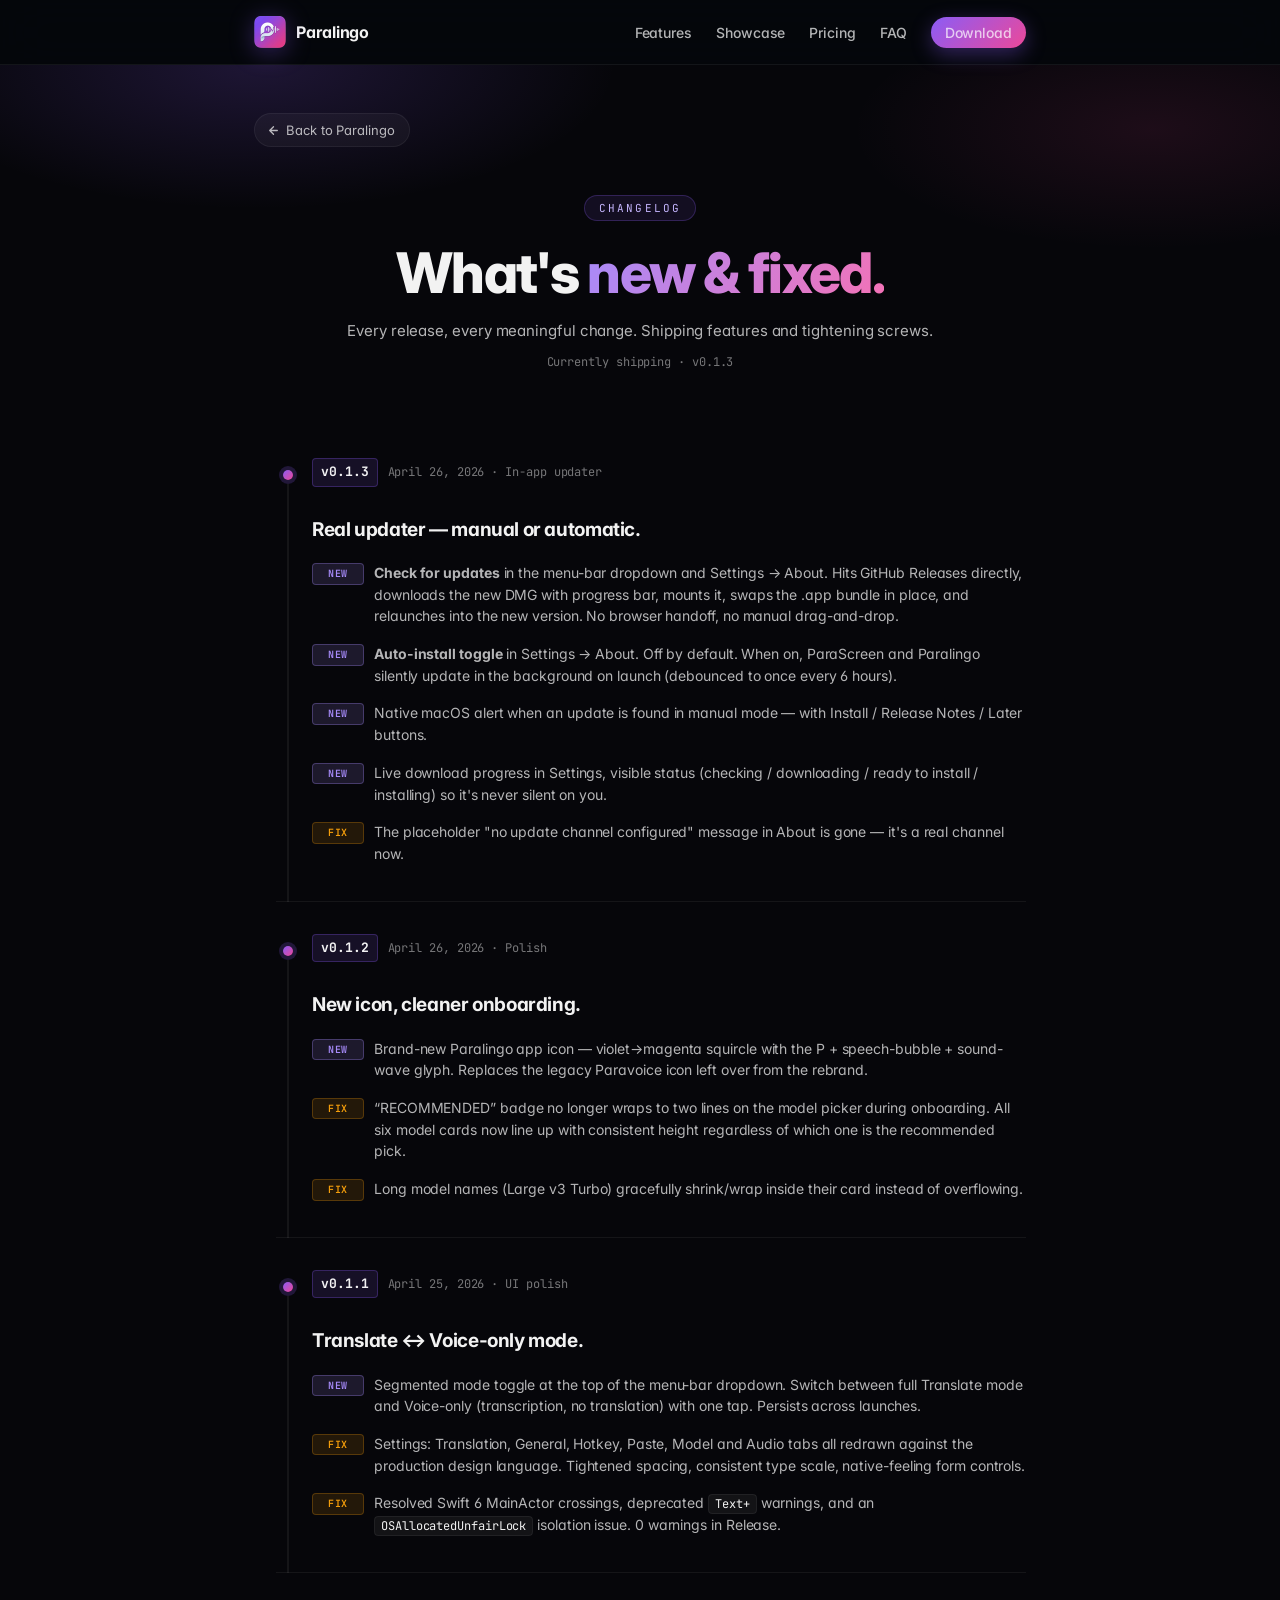
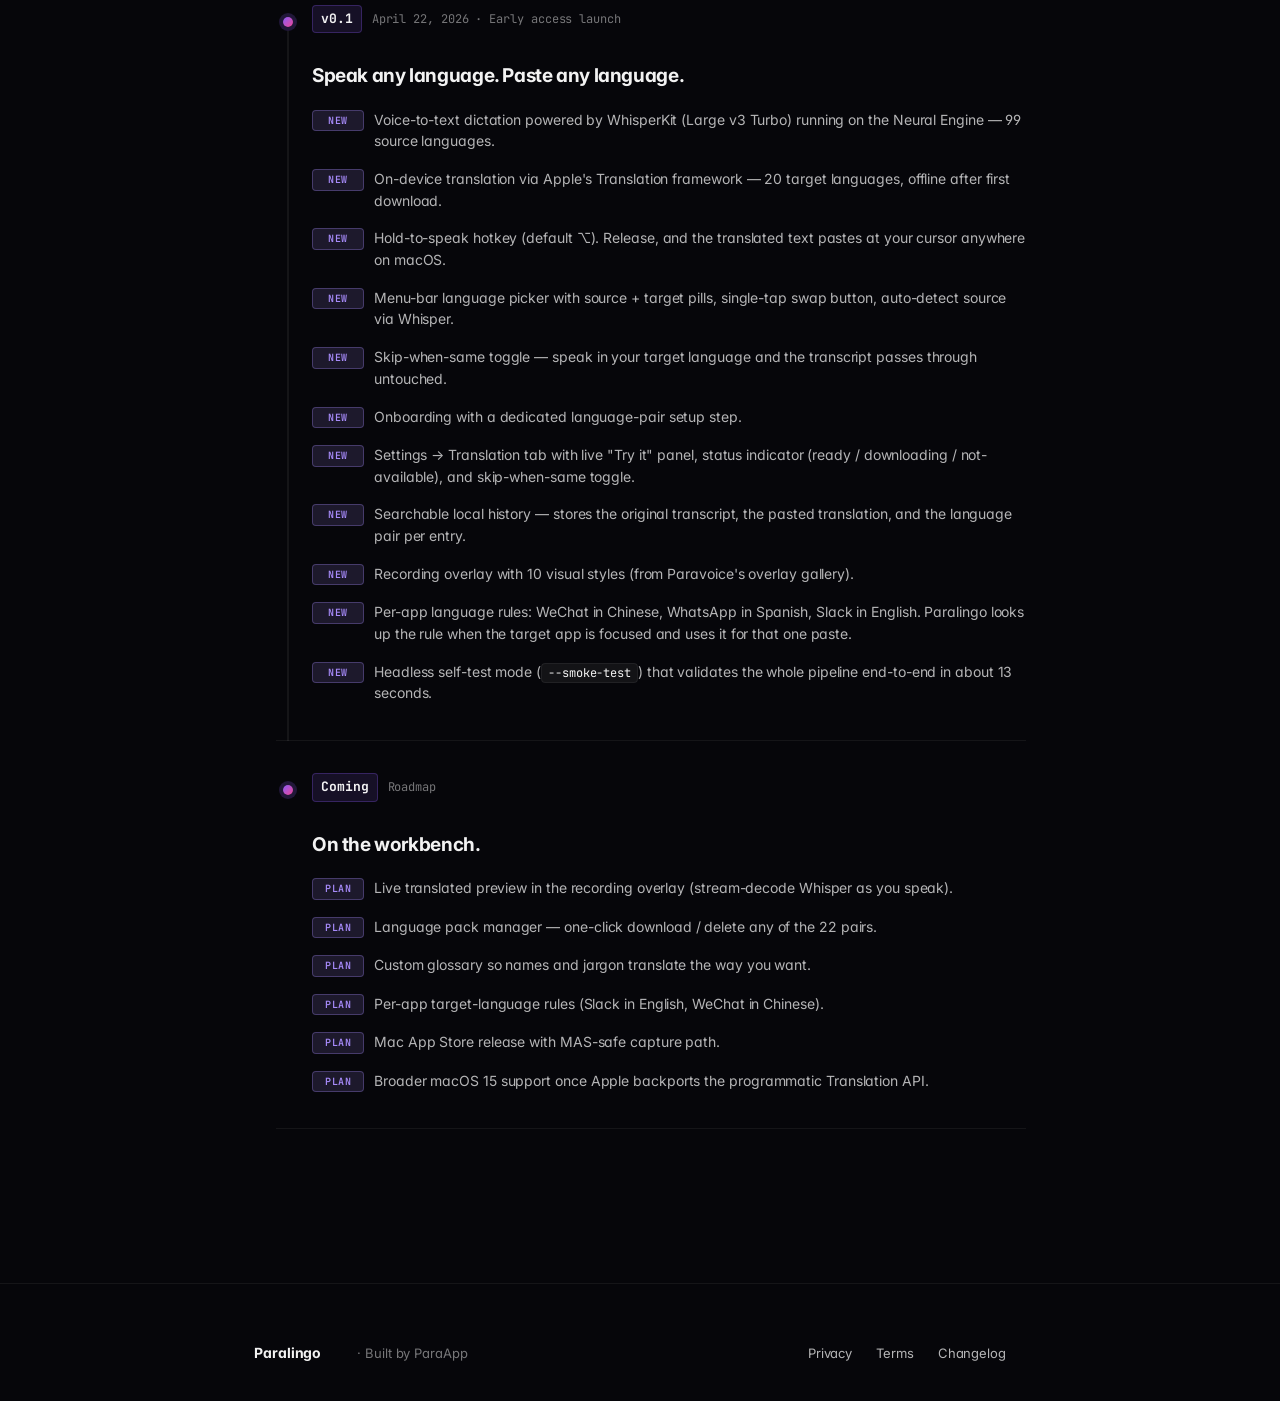
==== changelog.html @ b74ed348 "v0.1.3: changelog entry for real in-app updater" ====
<!DOCTYPE html>
<html lang="en">
<head>
  <meta charset="UTF-8" />
  <meta name="viewport" content="width=device-width, initial-scale=1.0" />
  <title>Changelog — Paralingo</title>
  <meta name="description" content="Every release of Paralingo, and what changed. Organized by version, dated.">
  <meta name="theme-color" content="#05080B" />
  <meta name="color-scheme" content="dark" />
  <link rel="canonical" href="https://paralingo.app/changelog.html" />
  <link rel="icon" type="image/png" sizes="32x32" href="favicon-32.png" />
  <link rel="icon" type="image/png" sizes="16x16" href="favicon-16.png" />
  <link rel="shortcut icon" type="image/png" href="favicon.png" />
  <link rel="apple-touch-icon" sizes="180x180" href="apple-touch-icon.png" />

  <link rel="preconnect" href="https://fonts.googleapis.com">
  <link rel="preconnect" href="https://fonts.gstatic.com" crossorigin>
  <link href="https://fonts.googleapis.com/css2?family=Inter:wght@300;400;500;600;700;800&family=JetBrains+Mono:wght@400;500;600&display=swap" rel="stylesheet">
  <link rel="stylesheet" href="shared/tokens.css">
  <link rel="stylesheet" href="shared/base.css">
  <link rel="stylesheet" href="shared/motion.css">
  <link rel="stylesheet" href="_shared/legal.css">
</head>
<body>

<nav class="top">
  <div class="container">
    <div class="row">
      <a class="brand" href="">
        <div class="brand-mark">
          <img src="brand-mark-64.png" alt="Paralingo" width="32" height="32" />
        </div>
        <span>Paralingo</span>
      </a>
      <div class="links">
        <a href="index.html#features">Features</a>
        <a href="index.html#showcase">Showcase</a>
        <a href="index.html#pricing">Pricing</a>
        <a href="index.html#faq">FAQ</a>
        <a class="cta" href="index.html#download">Download</a>
      </div>
    </div>
  </div>
</nav>

<section class="legal-page">
  <div class="container">
    <a class="back-link" href="">
      <svg viewBox="0 0 24 24" fill="none" stroke="currentColor" stroke-width="2.4" stroke-linecap="round" stroke-linejoin="round"><path d="M19 12H5M12 19l-7-7 7-7"/></svg>
      Back to Paralingo
    </a>

    <div class="legal-header">
      <span class="eyebrow">Changelog</span>
      <h1>What's <span class="grad">new &amp; fixed.</span></h1>
      <p class="sub">Every release, every meaningful change. Shipping features and tightening screws.</p>
      <div class="meta">Currently shipping · v0.1.3</div>
    </div>

    <div class="legal-body" style="padding-top: 24px;">
      <ul class="changelog-list">

        <!-- v0.1.3 — in-app updater -->
        <li class="changelog-entry">
                    <div class="version">
            <span class="v">v0.1.3</span>
            <span class="date">April 26, 2026 · In-app updater</span>
          </div>
          <h2>Real updater — manual or automatic.</h2>
          <ul>
            <li><span class="tag new">New</span><span><strong>Check for updates</strong> in the menu-bar dropdown and Settings → About. Hits GitHub Releases directly, downloads the new DMG with progress bar, mounts it, swaps the .app bundle in place, and relaunches into the new version. No browser handoff, no manual drag-and-drop.</span></li>
            <li><span class="tag new">New</span><span><strong>Auto-install toggle</strong> in Settings → About. Off by default. When on, ParaScreen and Paralingo silently update in the background on launch (debounced to once every 6 hours).</span></li>
            <li><span class="tag new">New</span><span>Native macOS alert when an update is found in manual mode — with Install / Release Notes / Later buttons.</span></li>
            <li><span class="tag new">New</span><span>Live download progress in Settings, visible status (checking / downloading / ready to install / installing) so it's never silent on you.</span></li>
            <li><span class="tag fix">Fix</span><span>The placeholder "no update channel configured" message in About is gone — it's a real channel now.</span></li>
          </ul>
        </li>

        <!-- v0.1.2 — icon + onboarding polish -->
        <li class="changelog-entry">
                    <div class="version">
            <span class="v">v0.1.2</span>
            <span class="date">April 26, 2026 · Polish</span>
          </div>
          <h2>New icon, cleaner onboarding.</h2>
          <ul>
            <li><span class="tag new">New</span><span>Brand-new Paralingo app icon — violet→magenta squircle with the P + speech-bubble + sound-wave glyph. Replaces the legacy Paravoice icon left over from the rebrand.</span></li>
            <li><span class="tag fix">Fix</span><span>“RECOMMENDED” badge no longer wraps to two lines on the model picker during onboarding. All six model cards now line up with consistent height regardless of which one is the recommended pick.</span></li>
            <li><span class="tag fix">Fix</span><span>Long model names (Large v3 Turbo) gracefully shrink/wrap inside their card instead of overflowing.</span></li>
          </ul>
        </li>

        <!-- v0.1.1 — UI polish marathon -->
        <li class="changelog-entry">
                    <div class="version">
            <span class="v">v0.1.1</span>
            <span class="date">April 25, 2026 · UI polish</span>
          </div>
          <h2>Translate ↔ Voice-only mode.</h2>
          <ul>
            <li><span class="tag new">New</span><span>Segmented mode toggle at the top of the menu-bar dropdown. Switch between full Translate mode and Voice-only (transcription, no translation) with one tap. Persists across launches.</span></li>
            <li><span class="tag fix">Fix</span><span>Settings: Translation, General, Hotkey, Paste, Model and Audio tabs all redrawn against the production design language. Tightened spacing, consistent type scale, native-feeling form controls.</span></li>
            <li><span class="tag fix">Fix</span><span>Resolved Swift 6 MainActor crossings, deprecated <code>Text+</code> warnings, and an <code>OSAllocatedUnfairLock</code> isolation issue. 0 warnings in Release.</span></li>
          </ul>
        </li>

        <!-- v0.1 — tonight's marathon -->
        <li class="changelog-entry">
                    <div class="version">
            <span class="v">v0.1</span>
            <span class="date">April 22, 2026 · Early access launch</span>
          </div>
          <h2>Speak any language. Paste any language.</h2>
          <ul>
            <li><span class="tag new">New</span><span>Voice-to-text dictation powered by WhisperKit (Large v3 Turbo) running on the Neural Engine — 99 source languages.</span></li>
            <li><span class="tag new">New</span><span>On-device translation via Apple's Translation framework — 20 target languages, offline after first download.</span></li>
            <li><span class="tag new">New</span><span>Hold-to-speak hotkey (default ⌥). Release, and the translated text pastes at your cursor anywhere on macOS.</span></li>
            <li><span class="tag new">New</span><span>Menu-bar language picker with source + target pills, single-tap swap button, auto-detect source via Whisper.</span></li>
            <li><span class="tag new">New</span><span>Skip-when-same toggle — speak in your target language and the transcript passes through untouched.</span></li>
            <li><span class="tag new">New</span><span>Onboarding with a dedicated language-pair setup step.</span></li>
            <li><span class="tag new">New</span><span>Settings → Translation tab with live "Try it" panel, status indicator (ready / downloading / not-available), and skip-when-same toggle.</span></li>
            <li><span class="tag new">New</span><span>Searchable local history — stores the original transcript, the pasted translation, and the language pair per entry.</span></li>
            <li><span class="tag new">New</span><span>Recording overlay with 10 visual styles (from Paravoice's overlay gallery).</span></li>
            <li><span class="tag new">New</span><span>Per-app language rules: WeChat in Chinese, WhatsApp in Spanish, Slack in English. Paralingo looks up the rule when the target app is focused and uses it for that one paste.</span></li>
            <li><span class="tag new">New</span><span>Headless self-test mode (<code>--smoke-test</code>) that validates the whole pipeline end-to-end in about 13 seconds.</span></li>
          </ul>
        </li>

        <!-- Seed entry for the roadmap -->
        <li class="changelog-entry">
                    <div class="version">
            <span class="v">Coming</span>
            <span class="date">Roadmap</span>
          </div>
          <h2>On the workbench.</h2>
          <ul>
            <li><span class="tag new">Plan</span><span>Live translated preview in the recording overlay (stream-decode Whisper as you speak).</span></li>
            <li><span class="tag new">Plan</span><span>Language pack manager — one-click download / delete any of the 22 pairs.</span></li>
            <li><span class="tag new">Plan</span><span>Custom glossary so names and jargon translate the way you want.</span></li>
            <li><span class="tag new">Plan</span><span>Per-app target-language rules (Slack in English, WeChat in Chinese).</span></li>
            <li><span class="tag new">Plan</span><span>Mac App Store release with MAS-safe capture path.</span></li>
            <li><span class="tag new">Plan</span><span>Broader macOS 15 support once Apple backports the programmatic Translation API.</span></li>
          </ul>
        </li>

      </ul>
    </div>
  </div>
</section>

<footer>
  <div class="container row">
    <div>
      <a class="brand" href="" style="font-size:14px; color: var(--text-hi); text-decoration:none; font-weight:700;">Paralingo</a>
      <span style="margin-left:12px;">· Built by ParaApp</span>
    </div>
    <div>
      <a href="privacy.html">Privacy</a>
      <a href="terms.html">Terms</a>
      <a href="changelog.html">Changelog</a>
    </div>
  </div>
</footer>

</body>
</html>
---- shared/tokens.css ----
/* Paralingo design tokens — dark-first (Paravoice Violet) */
:root {
  /* Surfaces — original Paravoice neutral black */
  --bg-0: #06060A;
  --bg-1: #0A0A12;
  --bg-2: #12121C;
  --bg-3: #1A1A26;
  --glass-fill: rgba(255, 255, 255, 0.04);
  --glass-stroke: rgba(255, 255, 255, 0.06);
  --glass-stroke-strong: rgba(255, 255, 255, 0.10);

  /* Brand — violet + magenta (original Paravoice palette) */
  --emerald-500: #8B5CF6;   /* semantic-kept name; value is now violet */
  --emerald-400: #A78BFA;
  --emerald-300: #C4B5FD;
  --cyan-500:    #EC4899;   /* semantic-kept name; value is now magenta */
  --cyan-400:    #F472B6;
  --cyan-300:    #FBCFE8;
  --brand-gradient: linear-gradient(135deg, #8B5CF6 0%, #EC4899 100%);
  --brand-glow: 0 0 40px rgba(139, 92, 246, 0.45), 0 0 80px rgba(236, 72, 153, 0.25);

  /* State */
  --live-green: #A78BFA;   /* semantic-kept name; value is now violet (was emerald) */
  --amber: #F59E0B;
  --red-500: #EF4444;
  --violet-400: #A78BFA;

  /* Text */
  --text-hi: rgba(255, 255, 255, 0.95);
  --text-mid: rgba(255, 255, 255, 0.70);
  --text-lo: rgba(255, 255, 255, 0.45);
  --text-disabled: rgba(255, 255, 255, 0.25);

  /* Radii */
  --r-xs: 4px;
  --r-sm: 8px;
  --r-md: 12px;
  --r-lg: 16px;
  --r-xl: 24px;
  --r-pill: 9999px;

  /* Elevation */
  --shadow-sm: 0 1px 2px rgba(0, 0, 0, 0.30);
  --shadow-md: 0 4px 16px rgba(0, 0, 0, 0.40);
  --shadow-lg: 0 16px 48px rgba(0, 0, 0, 0.50);
  --shadow-glow: var(--brand-glow);

  /* Typography */
  --font-heading: "Inter", ui-sans-serif, system-ui, -apple-system, "Segoe UI", Roboto, sans-serif;
  --font-body: "Inter", ui-sans-serif, system-ui, -apple-system, "Segoe UI", Roboto, sans-serif;
  --font-mono: "JetBrains Mono", ui-monospace, SFMono-Regular, Menlo, Consolas, monospace;

  /* Motion */
  --dur-micro: 120ms;
  --dur-fast: 240ms;
  --dur-med: 400ms;
  --dur-slow: 640ms;
  --ease-out: cubic-bezier(0.16, 1, 0.3, 1);
  --ease-in-out: cubic-bezier(0.83, 0, 0.17, 1);
}

/* Convenience aliases so we don't have to rename Paravoice CSS everywhere */
:root {
  --violet-500: var(--emerald-500);
  --violet-400: var(--emerald-400);
  --violet-300: var(--emerald-300);
  --magenta-500: var(--cyan-500);
  --magenta-400: var(--cyan-400);
}

.ambient-emerald::before, .ambient-violet::before {
  content: '';
  position: absolute;
  inset: -20% -10%;
  pointer-events: none;
  background:
    radial-gradient(60% 40% at 15% 0%, rgba(139,92,246,0.22), transparent 60%),
    radial-gradient(50% 40% at 90% 100%, rgba(236,72,153,0.14), transparent 60%);
  z-index: 0;
}

/* Aliases so shared legal.css (reused from ParaScreen) still resolves */
:root {
  --teal-500: var(--emerald-500);
  --teal-400: var(--emerald-400);
  --teal-300: var(--emerald-300);
}
---- shared/base.css ----
* { box-sizing: border-box; }

html, body {
  margin: 0;
  padding: 0;
  font-family: var(--font-body);
  background: var(--bg-0);
  color: var(--text-hi);
  -webkit-font-smoothing: antialiased;
  font-feature-settings: "cv02", "cv03", "cv04", "cv11";
  letter-spacing: -0.005em;
}

h1, h2, h3, h4, h5, h6 {
  font-family: var(--font-heading);
  letter-spacing: -0.02em;
  margin: 0;
  color: var(--text-hi);
}

button { font-family: inherit; cursor: pointer; }
code, kbd, pre { font-family: var(--font-mono); }

.glass {
  background: var(--glass-fill);
  backdrop-filter: blur(40px) saturate(180%);
  -webkit-backdrop-filter: blur(40px) saturate(180%);
  border: 1px solid var(--glass-stroke);
}
.glass-strong { border-color: var(--glass-stroke-strong); }

.focus-ring:focus-visible {
  outline: 2px solid var(--violet-400);
  outline-offset: 2px;
  border-radius: var(--r-sm);
}

.text-gradient {
  background: var(--brand-gradient);
  -webkit-background-clip: text;
  background-clip: text;
  color: transparent;
}

/* Parent must have position: relative (pseudo-element is absolute-positioned). */
.grain::before {
  content: '';
  position: absolute;
  inset: 0;
  pointer-events: none;
  opacity: 0.04;
  mix-blend-mode: overlay;
  background-image: url("data:image/svg+xml;utf8,<svg xmlns='http://www.w3.org/2000/svg' width='160' height='160'><filter id='n'><feTurbulence baseFrequency='0.9' numOctaves='2' stitchTiles='stitch'/><feColorMatrix values='0 0 0 0 0 0 0 0 0 0 0 0 0 0 0 0 0 0 0.5 0'/></filter><rect width='100%' height='100%' filter='url(%23n)'/></svg>");
}

/* Violet radial ambient for dark surfaces */
/* Parent must have position: relative (pseudo-element is absolute-positioned). */
.ambient-violet::before {
  content: '';
  position: absolute;
  inset: -20% -10%;
  pointer-events: none;
  background:
    radial-gradient(60% 40% at 15% 0%, rgba(139,92,246,0.18), transparent 60%),
    radial-gradient(50% 40% at 90% 100%, rgba(236,72,153,0.12), transparent 60%);
  z-index: 0;
}

.pv-waveform {
  display: flex;
  align-items: center;
  justify-content: center;
  gap: 3px;
  width: 100%;
  height: 48px;
}
.pv-wf-bar {
  display: block;
  width: 2px;
  height: calc(var(--h, 0.1) * 100%);
  min-height: 4px;
  border-radius: 2px;
  background: linear-gradient(
    180deg,
    hsl(calc(260 + var(--i) / var(--t) * 70) 90% 70%),
    hsl(calc(320 + var(--i) / var(--t) * 20) 90% 65%)
  );
  transition: height var(--dur-micro) linear;
  box-shadow: 0 0 6px rgba(139, 92, 246, 0.45);
}
@media (prefers-reduced-motion: reduce) {
  .pv-wf-bar { transition: none; }
}

.pv-keycap {
  display: inline-flex;
  align-items: center;
  justify-content: center;
  min-width: 24px;
  height: 24px;
  padding: 0 8px;
  border-radius: var(--r-sm);
  background: linear-gradient(180deg, rgba(255,255,255,0.08), rgba(255,255,255,0.02));
  border: 1px solid rgba(255, 255, 255, 0.10);
  box-shadow:
    inset 0 1px 0 rgba(255, 255, 255, 0.15),
    inset 0 -1px 0 rgba(0, 0, 0, 0.20),
    0 1px 2px rgba(0, 0, 0, 0.30);
  font-family: var(--font-mono);
  font-size: 12px;
  font-weight: 500;
  color: var(--text-hi);
  user-select: none;
  letter-spacing: 0;
}
.pv-keycap.pv-keycap--held {
  background: var(--brand-gradient);
  color: #fff;
  box-shadow:
    inset 0 1px 0 rgba(255, 255, 255, 0.25),
    inset 0 -1px 0 rgba(0, 0, 0, 0.20),
    0 0 20px rgba(139, 92, 246, 0.55);
}
---- shared/motion.css ----
:root {
  --ease-out: cubic-bezier(0.2, 0.8, 0.2, 1);
  --ease-in-out: cubic-bezier(0.4, 0, 0.2, 1);
  --spring-soft: cubic-bezier(0.34, 1.56, 0.64, 1);

  --dur-micro: 120ms;
  --dur-fast: 200ms;
  --dur-med: 320ms;
  --dur-slow: 600ms;
  --dur-xslow: 1400ms;
}

@media (prefers-reduced-motion: reduce) {
  *, *::before, *::after {
    animation-duration: 0.01ms !important;
    animation-iteration-count: 1 !important;
    transition-duration: 0.01ms !important;
    scroll-behavior: auto !important;
  }
}

@keyframes pv-pulse-dot {
  0%, 100% { opacity: 0.5; }
  50% { opacity: 1; }
}
@keyframes pv-breathe {
  0%, 100% { transform: scaleY(1); }
  50% { transform: scaleY(1.06); }
}
@keyframes pv-shimmer {
  0% { background-position: 0% 50%; }
  100% { background-position: 200% 50%; }
}
@keyframes pv-fade-in {
  from { opacity: 0; transform: translateY(4px); }
  to { opacity: 1; transform: translateY(0); }
}
@keyframes pv-overlay-enter {
  from { opacity: 0; transform: translate(-50%, 8px) scale(0.96); filter: blur(8px); }
  to { opacity: 1; transform: translate(-50%, 0) scale(1); filter: blur(0); }
}
---- _shared/legal.css ----
/* Shared legal/changelog page styles */
.container { max-width: 820px; margin: 0 auto; padding: 0 24px; }

.legal-page { padding: 48px 0 80px; position: relative; }
.legal-page::before {
  content:''; position:absolute; inset:0 0 auto 0; height: 320px;
  background:
    radial-gradient(600px 240px at 20% 0%, rgba(139,92,246,0.18), transparent 60%),
    radial-gradient(500px 200px at 90% 20%, rgba(236,72,153,0.10), transparent 60%);
  pointer-events: none; z-index: 0;
}

.legal-header {
  position: relative; z-index: 1;
  text-align: center; padding: 48px 0 40px;
}
.legal-header .eyebrow {
  display: inline-block; padding: 5px 14px;
  font-size: 11px; font-family: var(--font-mono); letter-spacing: 0.2em;
  text-transform: uppercase; color: var(--violet-300, #C4B5FD);
  background: rgba(139,92,246,0.10);
  border: 1px solid rgba(139,92,246,0.25);
  border-radius: var(--r-pill);
  margin-bottom: 18px;
}
.legal-header h1 {
  font-size: clamp(38px, 6vw, 56px);
  font-weight: 800; letter-spacing: -0.03em; margin: 0 0 14px;
}
.legal-header h1 .grad {
  background: linear-gradient(120deg, var(--teal-400), var(--cyan-400));
  -webkit-background-clip: text; background-clip: text; color: transparent;
}
.legal-header p.sub {
  font-size: 15px; color: var(--text-mid); margin: 0;
}
.legal-header .meta {
  margin-top: 14px;
  font-size: 12px; color: var(--text-lo);
  font-family: var(--font-mono);
}

.legal-body {
  position: relative; z-index: 1;
  line-height: 1.75;
  color: var(--text-mid);
  font-size: 15px;
}
.legal-body h2 {
  font-size: 22px; font-weight: 700; color: var(--text-hi);
  margin: 40px 0 14px;
  padding-top: 20px;
  border-top: 1px solid var(--glass-stroke);
}
.legal-body h2:first-of-type { border-top: 0; padding-top: 0; margin-top: 20px; }
.legal-body h3 {
  font-size: 16px; font-weight: 600; color: var(--text-hi);
  margin: 24px 0 8px;
}
.legal-body p { margin: 0 0 14px; }
.legal-body ul { padding-left: 22px; margin: 0 0 14px; }
.legal-body li { margin-bottom: 8px; }
.legal-body a { color: var(--violet-300, #C4B5FD); text-decoration: none; border-bottom: 1px solid rgba(167,139,250,0.30); }
.legal-body a:hover { border-bottom-color: var(--violet-300, #C4B5FD); }
.legal-body code, .legal-body kbd {
  font-family: var(--font-mono); font-size: 12px;
  background: rgba(255,255,255,0.05);
  border: 1px solid var(--glass-stroke);
  padding: 1px 6px; border-radius: 4px;
  color: var(--text-hi);
}
.legal-body .callout {
  padding: 16px 18px;
  background: rgba(139,92,246,0.08);
  border: 1px solid rgba(139,92,246,0.22);
  border-radius: var(--r-md);
  margin: 24px 0;
}
.legal-body .callout strong { color: var(--violet-300, #C4B5FD); }

/* Changelog */
.changelog-list { list-style: none; padding: 0; margin: 0; }
.changelog-entry {
  position: relative;
  padding: 24px 0 24px 36px;
  border-bottom: 1px solid var(--glass-stroke);
}
.changelog-entry::before {
  content: ''; position: absolute; left: 7px; top: 36px;
  width: 10px; height: 10px; border-radius: 50%;
  background: var(--brand-gradient);
  box-shadow: 0 0 0 4px rgba(139,92,246,0.20);
}
.changelog-entry::after {
  content: ''; position: absolute; left: 11px; top: 50px; bottom: -1px;
  width: 2px; background: var(--glass-stroke);
}
.changelog-entry:last-child::after { display: none; }

.changelog-entry .version {
  display: inline-flex; align-items: baseline; gap: 10px;
  margin-bottom: 6px;
}
.changelog-entry .version .v {
  font-family: var(--font-mono);
  font-size: 13px; font-weight: 700; color: var(--text-hi);
  padding: 2px 8px;
  background: rgba(139,92,246,0.12);
  border: 1px solid rgba(139,92,246,0.28);
  border-radius: 4px;
}
.changelog-entry .version .date {
  font-size: 12px; color: var(--text-lo);
  font-family: var(--font-mono);
}
.changelog-entry h2 {
  font-size: 19px; font-weight: 700; color: var(--text-hi);
  margin: 0 0 12px;
}
.changelog-entry ul { list-style: none; padding: 0; margin: 0; }
.changelog-entry li {
  display: flex; align-items: flex-start; gap: 10px;
  padding: 4px 0;
  color: var(--text-mid); font-size: 14px; line-height: 1.55;
}
.changelog-entry li .tag {
  display: inline-block; flex-shrink: 0;
  font-family: var(--font-mono); font-size: 10px; font-weight: 600;
  letter-spacing: 0.05em; text-transform: uppercase;
  padding: 2px 7px; border-radius: 4px;
  min-width: 52px; text-align: center;
  margin-top: 1px;
}
.changelog-entry li .tag.new    { background: rgba(167,139,250,0.14); color: #A78BFA; border:1px solid rgba(167,139,250,0.30); }
.changelog-entry li .tag.fix    { background: rgba(245,158,11,0.12); color: #F59E0B; border:1px solid rgba(245,158,11,0.25); }
.changelog-entry li .tag.change { background: rgba(244,114,182,0.12); color: #F472B6; border:1px solid rgba(244,114,182,0.28); }
.changelog-entry li .tag.remove { background: rgba(239,68,68,0.10);  color: #F87171; border:1px solid rgba(239,68,68,0.22); }

/* Back link */
.back-link {
  position: relative; z-index: 1;
  display: inline-flex; align-items: center; gap: 6px;
  font-size: 13px; color: var(--text-mid);
  text-decoration: none;
  padding: 8px 14px 8px 12px;
  border-radius: var(--r-pill);
  background: var(--glass-fill);
  border: 1px solid var(--glass-stroke);
  transition: all var(--dur-fast);
}
.back-link:hover { color: var(--text-hi); background: rgba(255,255,255,0.06); }
.back-link svg { width: 13px; height: 13px; }

/* Footer shared with index.html */
footer {
  padding: 60px 0 40px;
  border-top: 1px solid var(--glass-stroke);
  color: var(--text-lo);
  font-size: 13px;
  margin-top: 60px;
}
footer .row {
  display:flex; justify-content: space-between; align-items:center; flex-wrap: wrap; gap: 16px;
}
footer a { color: var(--text-mid); text-decoration: none; margin-right: 20px; }
footer a:hover { color: var(--text-hi); }

/* Nav ripped from index.html \u2014 kept self-contained */
nav.top {
  position: sticky; top: 0; z-index: 50;
  backdrop-filter: blur(24px) saturate(180%);
  -webkit-backdrop-filter: blur(24px) saturate(180%);
  background: rgba(5, 8, 11, 0.55);
  border-bottom: 1px solid var(--glass-stroke);
}
nav.top .row { display: flex; align-items: center; justify-content: space-between; height: 64px; }
nav.top .brand { display: flex; align-items: center; gap: 10px; font-weight: 700; font-size: 16px; color: var(--text-hi); text-decoration: none; }
nav.top .brand-mark {
  width: 32px; height: 32px;
  display: flex; align-items: center; justify-content: center;
  filter: drop-shadow(0 4px 12px rgba(139,92,246,0.35));
}
nav.top .brand-mark img { width: 100%; height: 100%; display: block; }
nav.top .links { display: flex; gap: 24px; align-items: center; }
nav.top .links a { color: var(--text-mid); text-decoration: none; font-size: 14px; font-weight: 500; transition: color var(--dur-fast); }
nav.top .links a:hover { color: var(--text-hi); }
nav.top .cta {
  display: inline-flex; align-items: center; gap: 6px;
  padding: 7px 14px; border-radius: var(--r-pill);
  background: var(--brand-gradient); color: white;
  font-size: 13px; font-weight: 600; text-decoration: none;
  box-shadow: 0 6px 20px rgba(139,92,246,0.35);
  transition: transform var(--dur-fast);
}
nav.top .cta:hover { transform: translateY(-1px); }
@media (max-width: 720px) {
  nav.top .links a:not(.cta) { display: none; }
}

/* ===================== MOBILE POLISH ===================== */
@media (max-width: 720px) {
  .container { padding: 0 18px; }

  nav.top .row { height: 56px; }
  nav.top .brand span { font-size: 15px; }
  nav.top .cta { padding: 7px 12px; font-size: 12px; gap: 5px; }
  nav.top .links { gap: 14px; }

  .legal-page { padding: 32px 0 56px; }
  .legal-header { padding: 32px 0 28px; }
  .legal-header h1 { font-size: clamp(28px, 8.5vw, 38px); line-height: 1.12; }
  .legal-header p.sub { font-size: 14.5px; padding: 0 8px; }
  .legal-header .eyebrow { font-size: 10.5px; padding: 4px 12px; }

  .legal-body { font-size: 15px; line-height: 1.7; }
  .legal-body h2 { font-size: 19px; margin: 32px 0 12px; padding-top: 16px; }
  .legal-body h3 { font-size: 15px; margin: 20px 0 6px; }
  .legal-body ul { padding-left: 20px; }
  .legal-body .callout { padding: 14px 16px; }

  .changelog-entry { padding: 20px 0 20px 28px; }
  .changelog-entry::before { left: 4px; top: 32px; }
  .changelog-entry::after { left: 8px; top: 46px; }
  .changelog-entry h2 { font-size: 17px; }
  .changelog-entry li { font-size: 13.5px; }
  .changelog-entry li .tag { font-size: 9.5px; min-width: 44px; padding: 2px 5px; }

  .back-link { font-size: 12.5px; padding: 7px 12px 7px 10px; }

  footer { padding: 40px 0 28px; font-size: 12px; }
  footer .row { flex-direction: column; align-items: flex-start; gap: 12px; }
}

@media (max-width: 380px) {
  .container { padding: 0 14px; }
  nav.top .links { gap: 8px; }
  .legal-body { font-size: 14.5px; }
}

@media (prefers-reduced-motion: reduce) {
  *, ::before, ::after { animation: none !important; transition: none !important; }
}
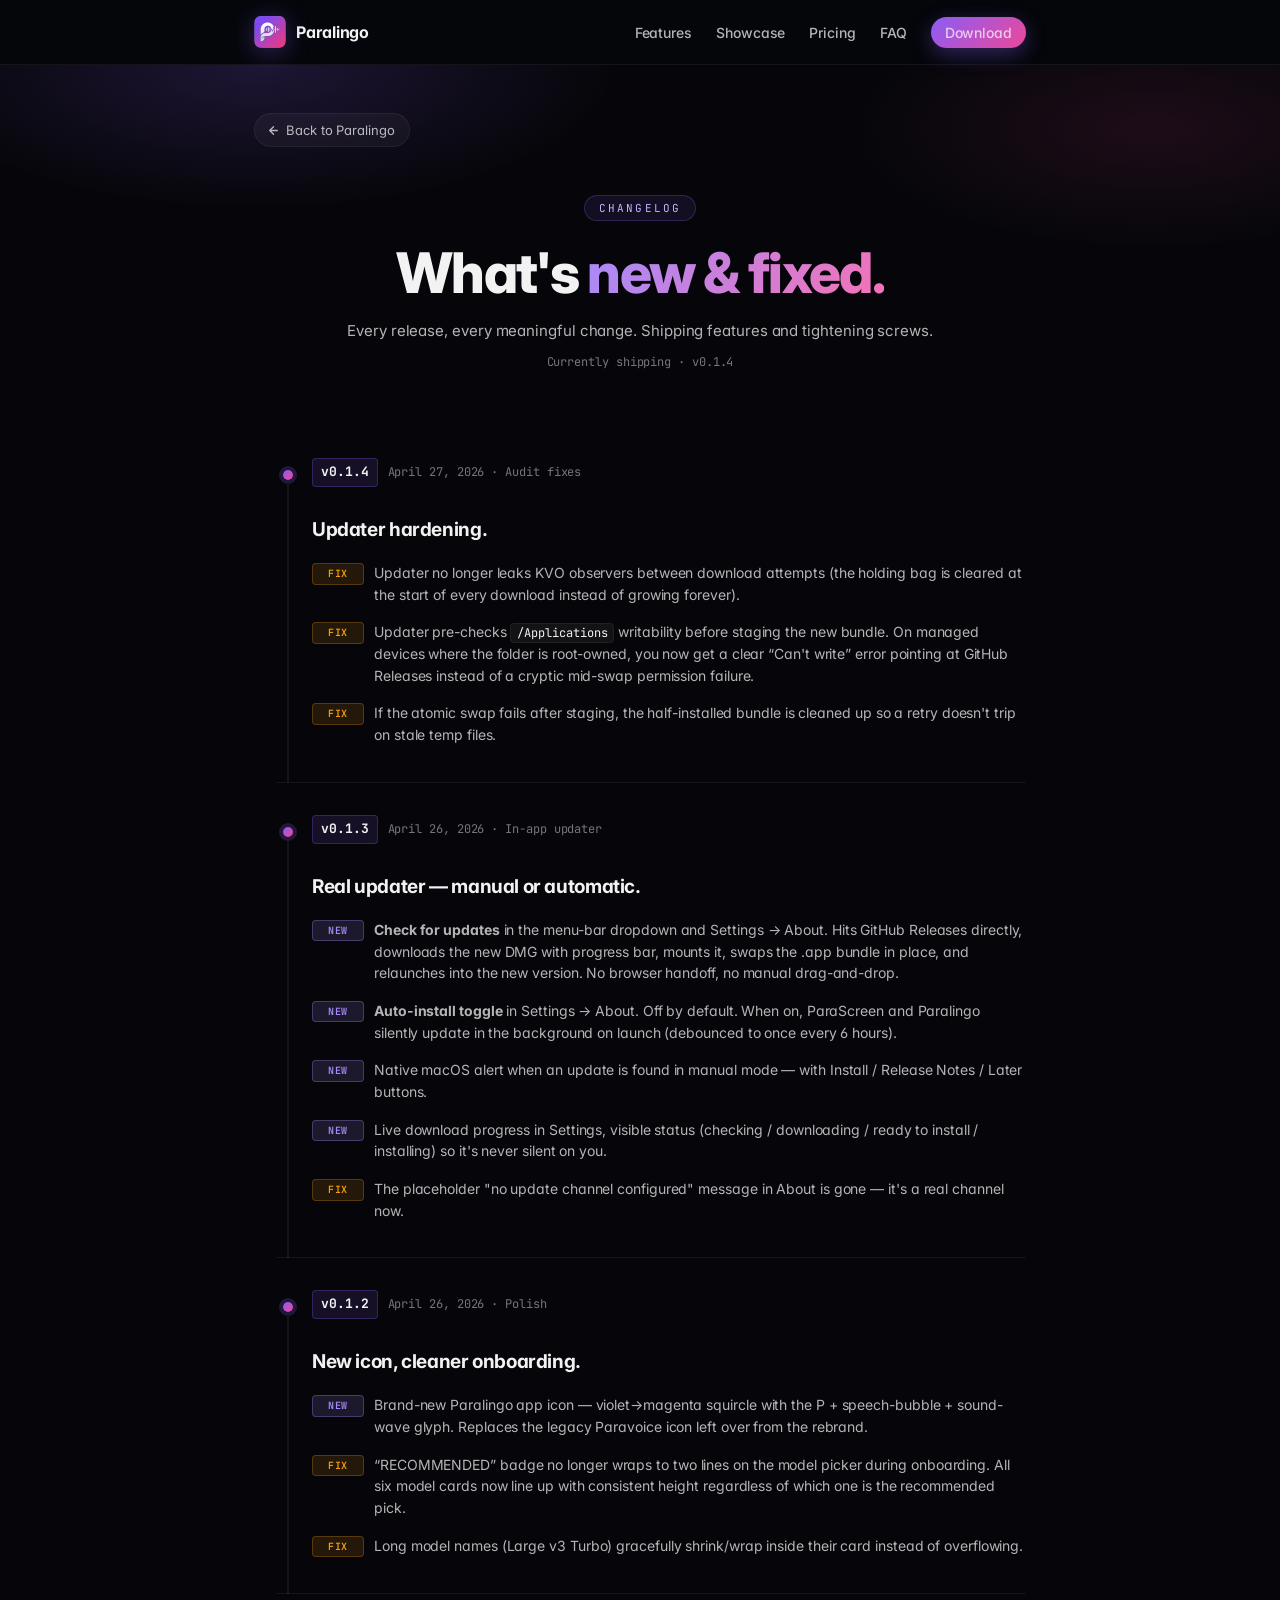
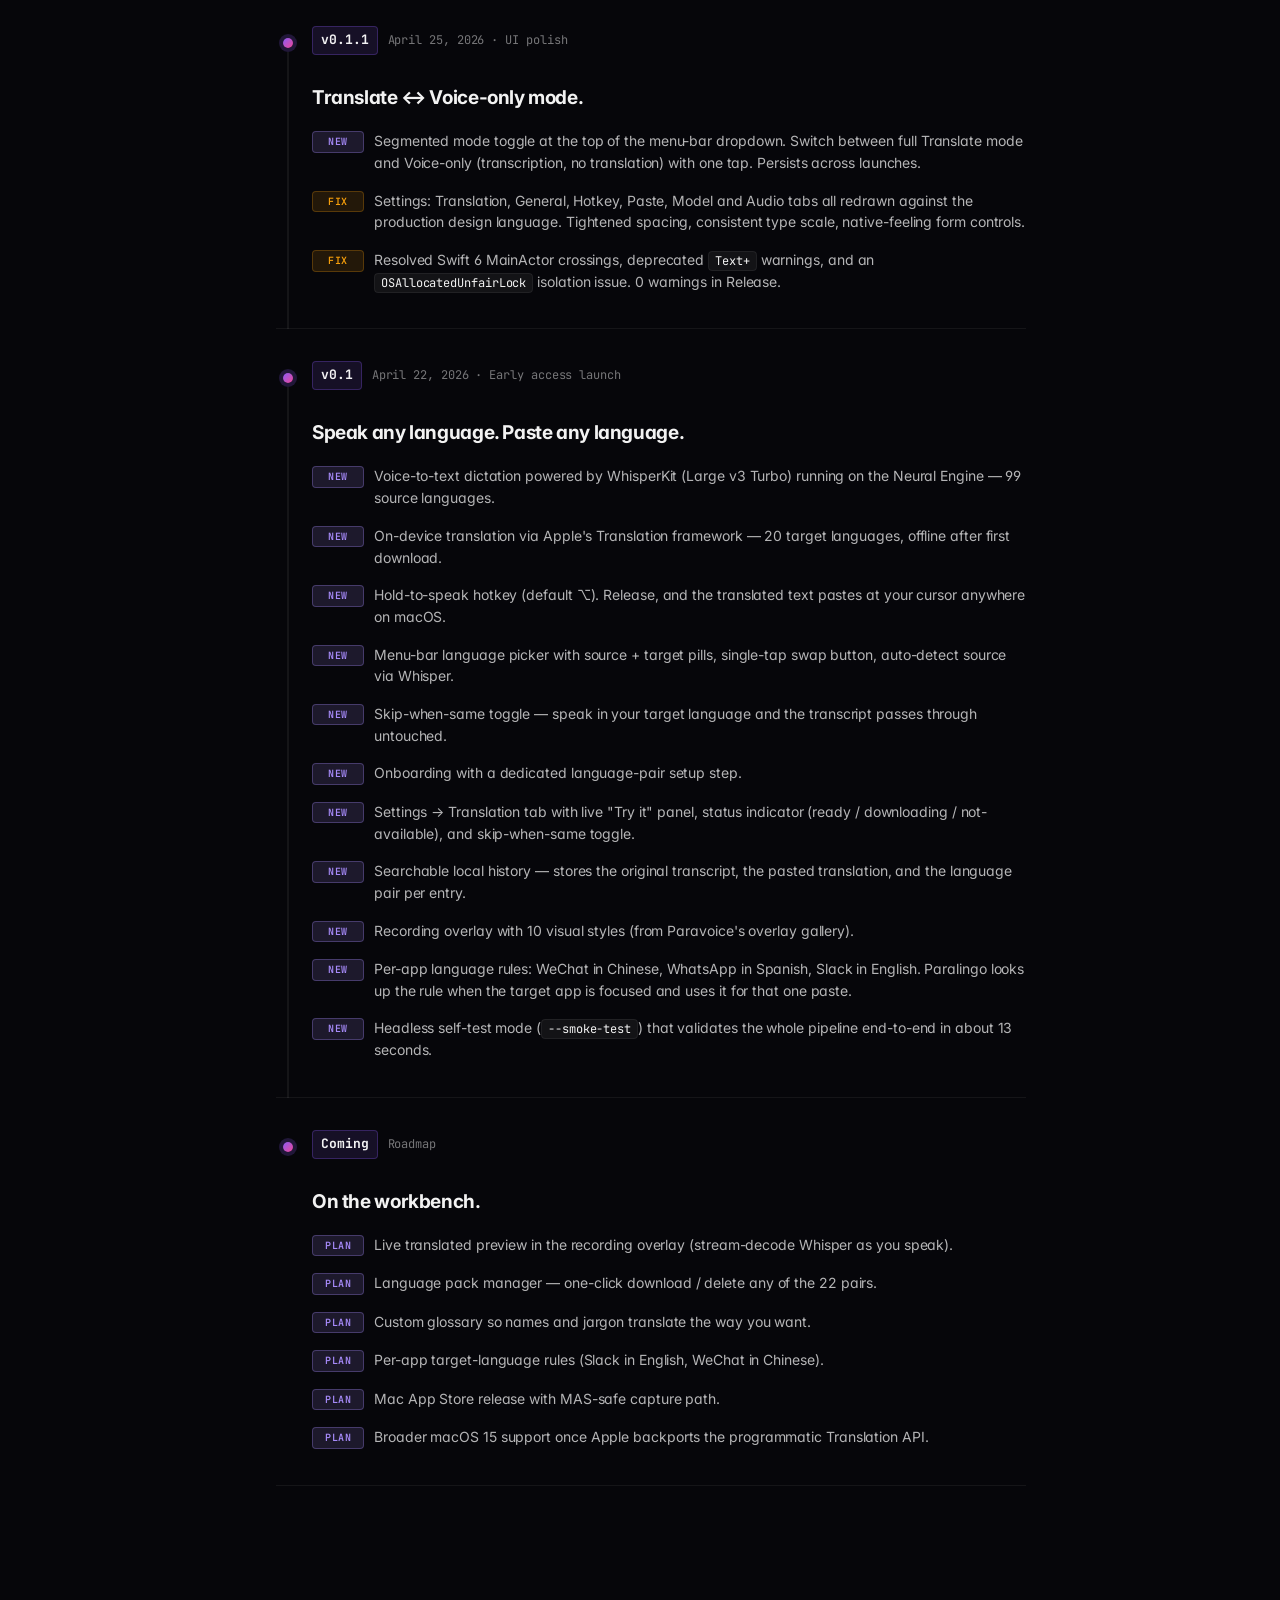
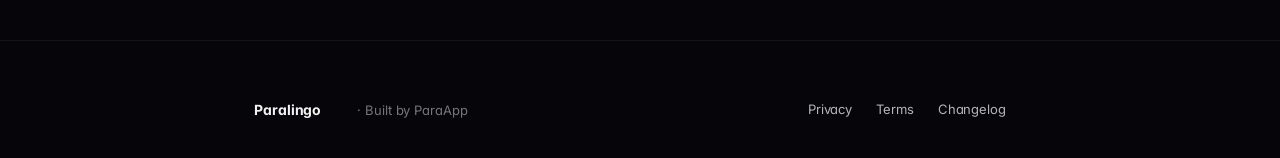
==== commit 1907eebf: "v0.1.4 changelog" ====
--- a/changelog.html
+++ b/changelog.html
@@ -54,11 +54,25 @@
       <span class="eyebrow">Changelog</span>
       <h1>What's <span class="grad">new &amp; fixed.</span></h1>
       <p class="sub">Every release, every meaningful change. Shipping features and tightening screws.</p>
-      <div class="meta">Currently shipping · v0.1.3</div>
+      <div class="meta">Currently shipping · v0.1.4</div>
     </div>
 
     <div class="legal-body" style="padding-top: 24px;">
       <ul class="changelog-list">
+
+        <!-- v0.1.4 — audit fixes -->
+        <li class="changelog-entry">
+                    <div class="version">
+            <span class="v">v0.1.4</span>
+            <span class="date">April 27, 2026 · Audit fixes</span>
+          </div>
+          <h2>Updater hardening.</h2>
+          <ul>
+            <li><span class="tag fix">Fix</span><span>Updater no longer leaks KVO observers between download attempts (the holding bag is cleared at the start of every download instead of growing forever).</span></li>
+            <li><span class="tag fix">Fix</span><span>Updater pre-checks <code>/Applications</code> writability before staging the new bundle. On managed devices where the folder is root-owned, you now get a clear “Can't write” error pointing at GitHub Releases instead of a cryptic mid-swap permission failure.</span></li>
+            <li><span class="tag fix">Fix</span><span>If the atomic swap fails after staging, the half-installed bundle is cleaned up so a retry doesn't trip on stale temp files.</span></li>
+          </ul>
+        </li>
 
         <!-- v0.1.3 — in-app updater -->
         <li class="changelog-entry">
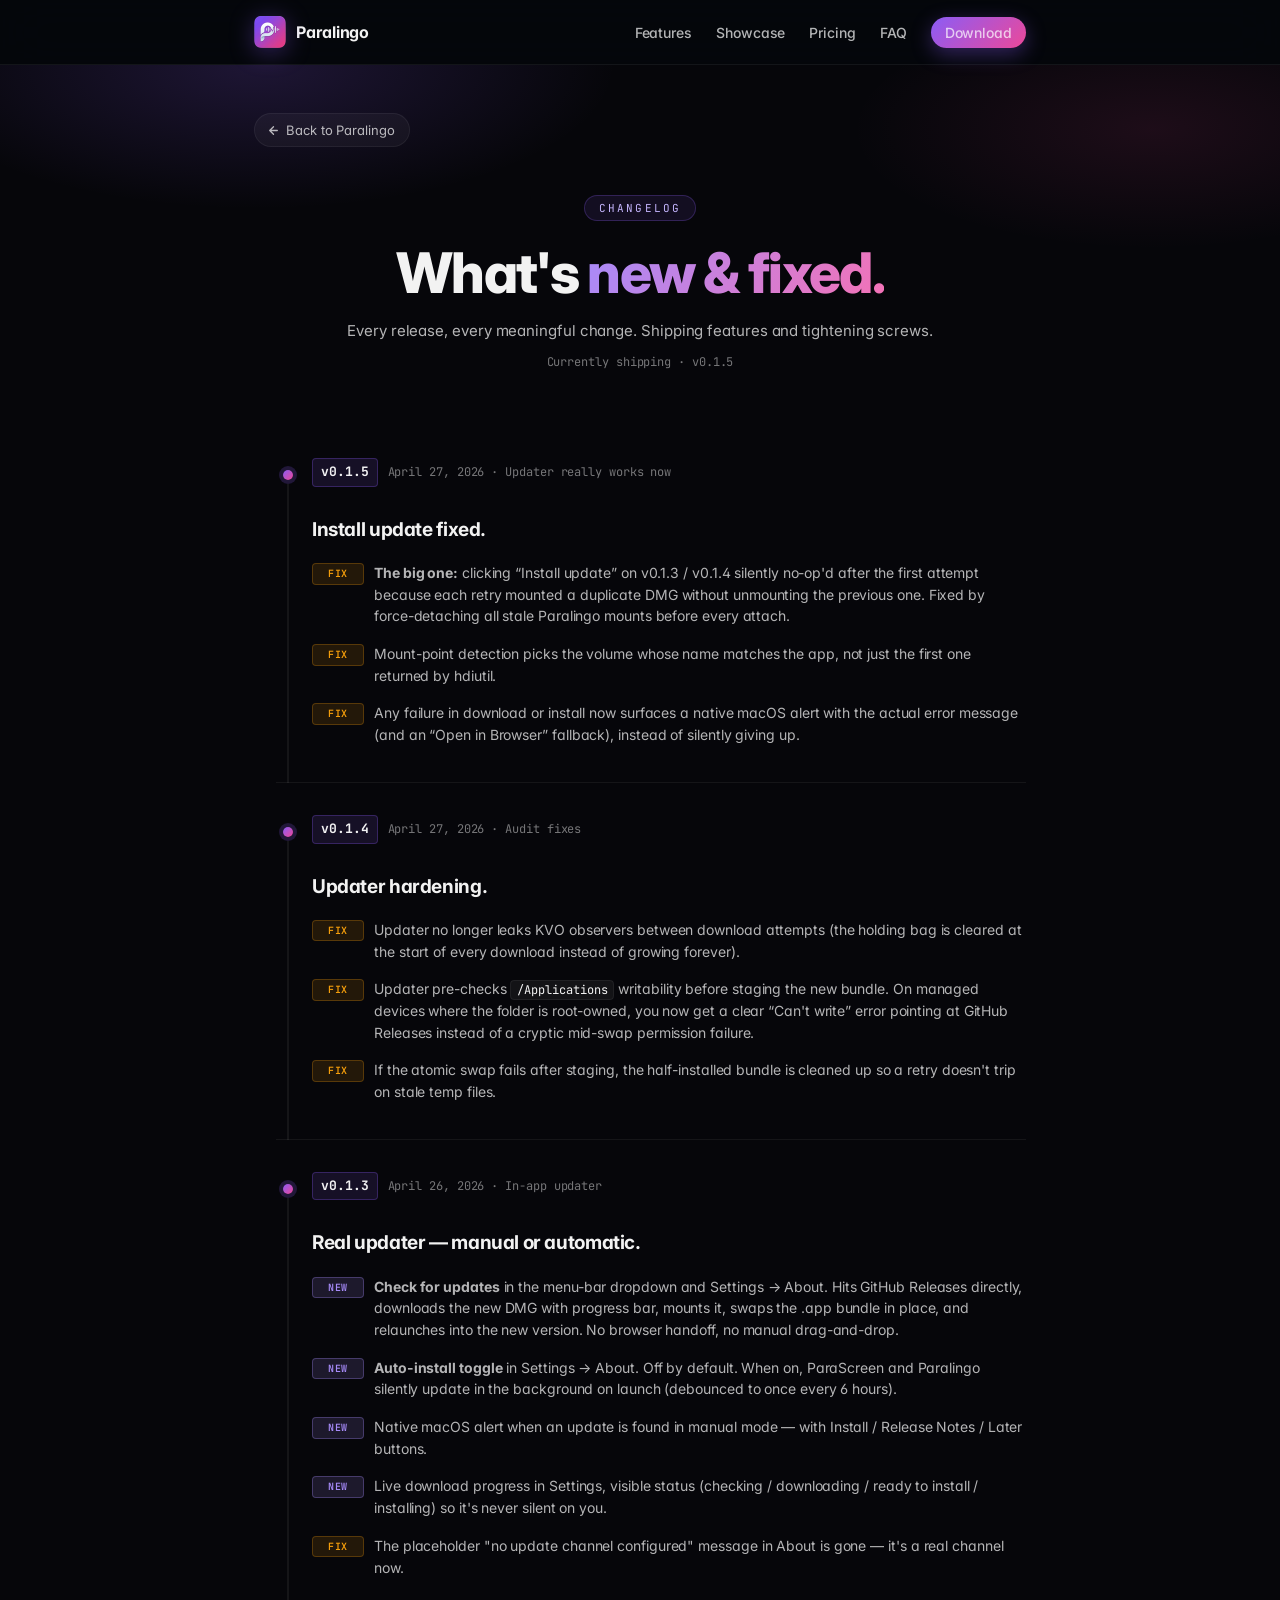
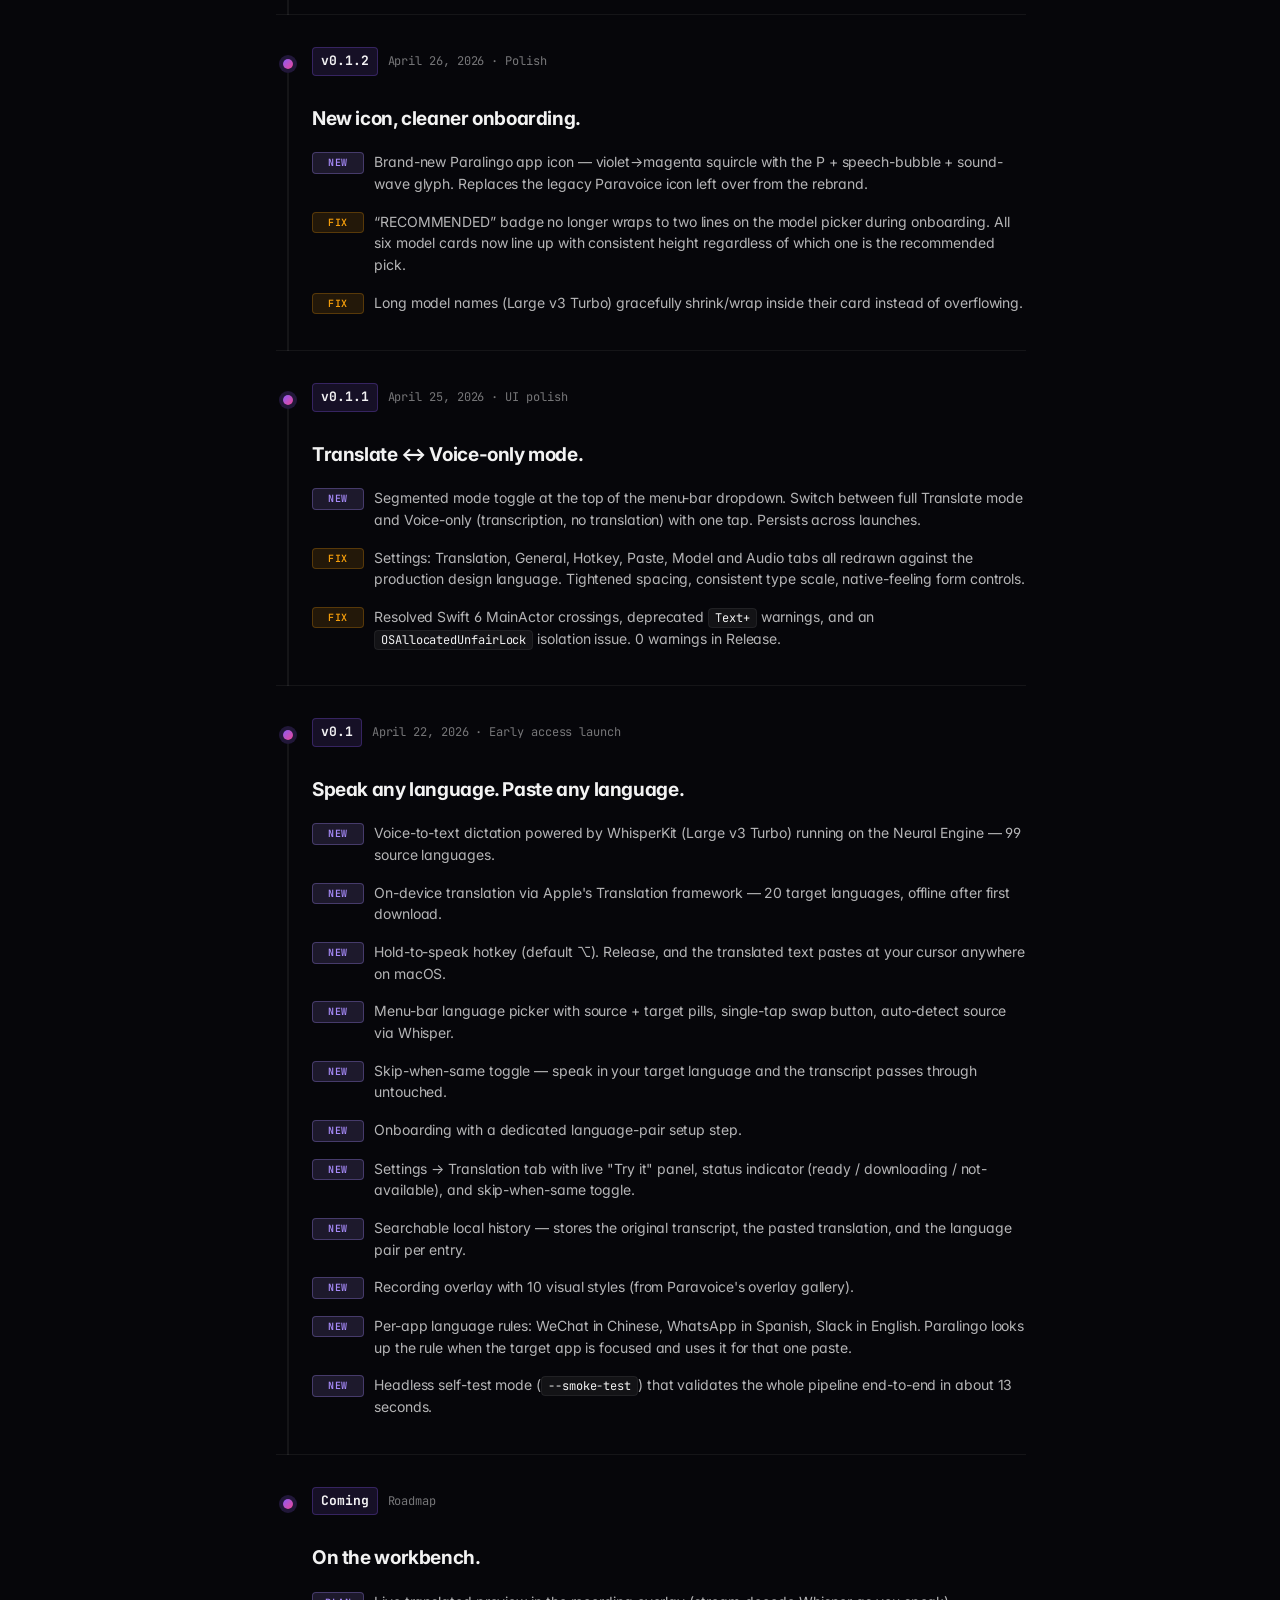
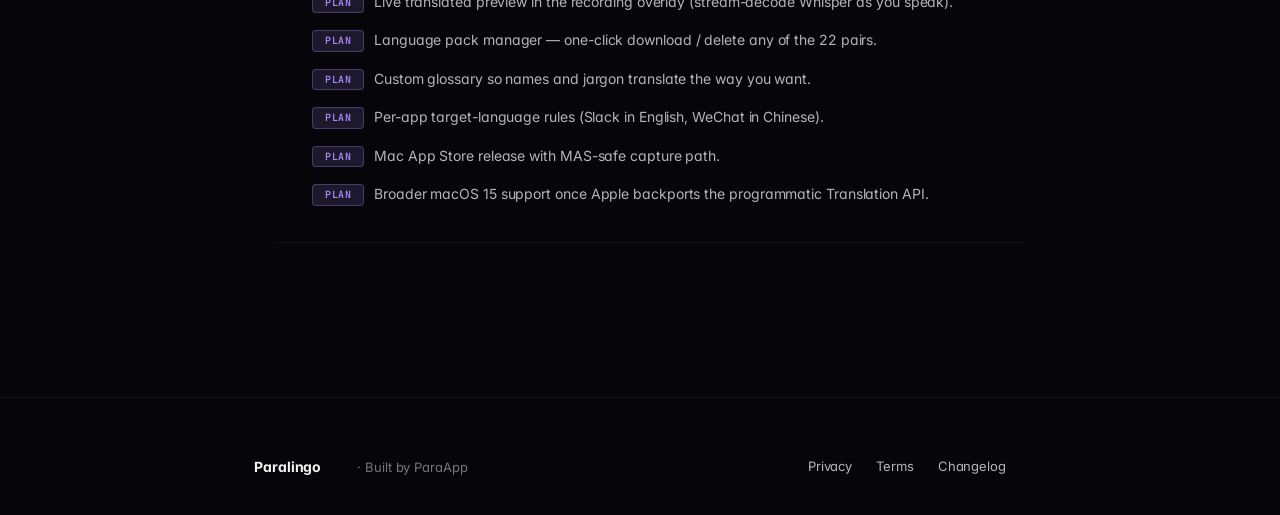
==== commit 6f920374: "v0.1.5 changelog: updater idempotency + visible errors" ====
--- a/changelog.html
+++ b/changelog.html
@@ -54,11 +54,25 @@
       <span class="eyebrow">Changelog</span>
       <h1>What's <span class="grad">new &amp; fixed.</span></h1>
       <p class="sub">Every release, every meaningful change. Shipping features and tightening screws.</p>
-      <div class="meta">Currently shipping · v0.1.4</div>
+      <div class="meta">Currently shipping · v0.1.5</div>
     </div>
 
     <div class="legal-body" style="padding-top: 24px;">
       <ul class="changelog-list">
+
+        <!-- v0.1.5 — updater really works now -->
+        <li class="changelog-entry">
+                    <div class="version">
+            <span class="v">v0.1.5</span>
+            <span class="date">April 27, 2026 · Updater really works now</span>
+          </div>
+          <h2>Install update fixed.</h2>
+          <ul>
+            <li><span class="tag fix">Fix</span><span><strong>The big one:</strong> clicking “Install update” on v0.1.3 / v0.1.4 silently no-op'd after the first attempt because each retry mounted a duplicate DMG without unmounting the previous one. Fixed by force-detaching all stale Paralingo mounts before every attach.</span></li>
+            <li><span class="tag fix">Fix</span><span>Mount-point detection picks the volume whose name matches the app, not just the first one returned by hdiutil.</span></li>
+            <li><span class="tag fix">Fix</span><span>Any failure in download or install now surfaces a native macOS alert with the actual error message (and an “Open in Browser” fallback), instead of silently giving up.</span></li>
+          </ul>
+        </li>
 
         <!-- v0.1.4 — audit fixes -->
         <li class="changelog-entry">
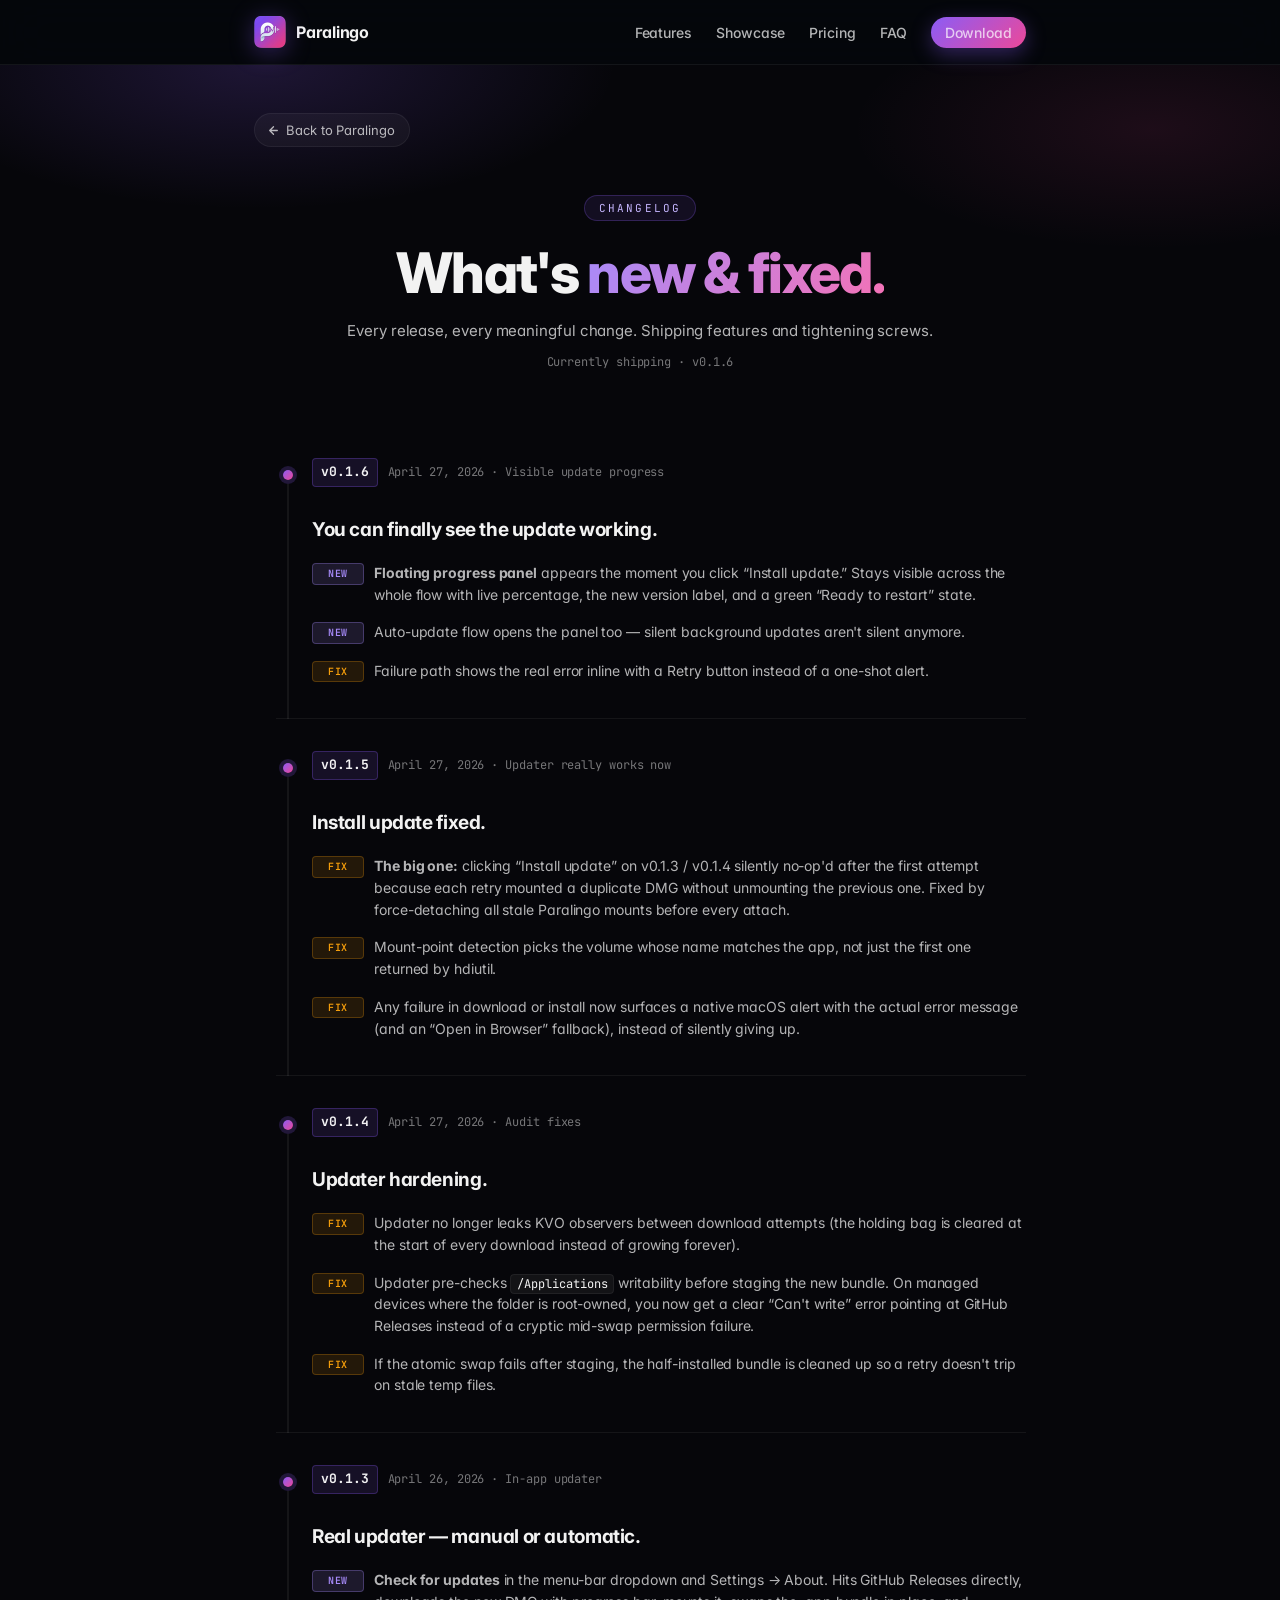
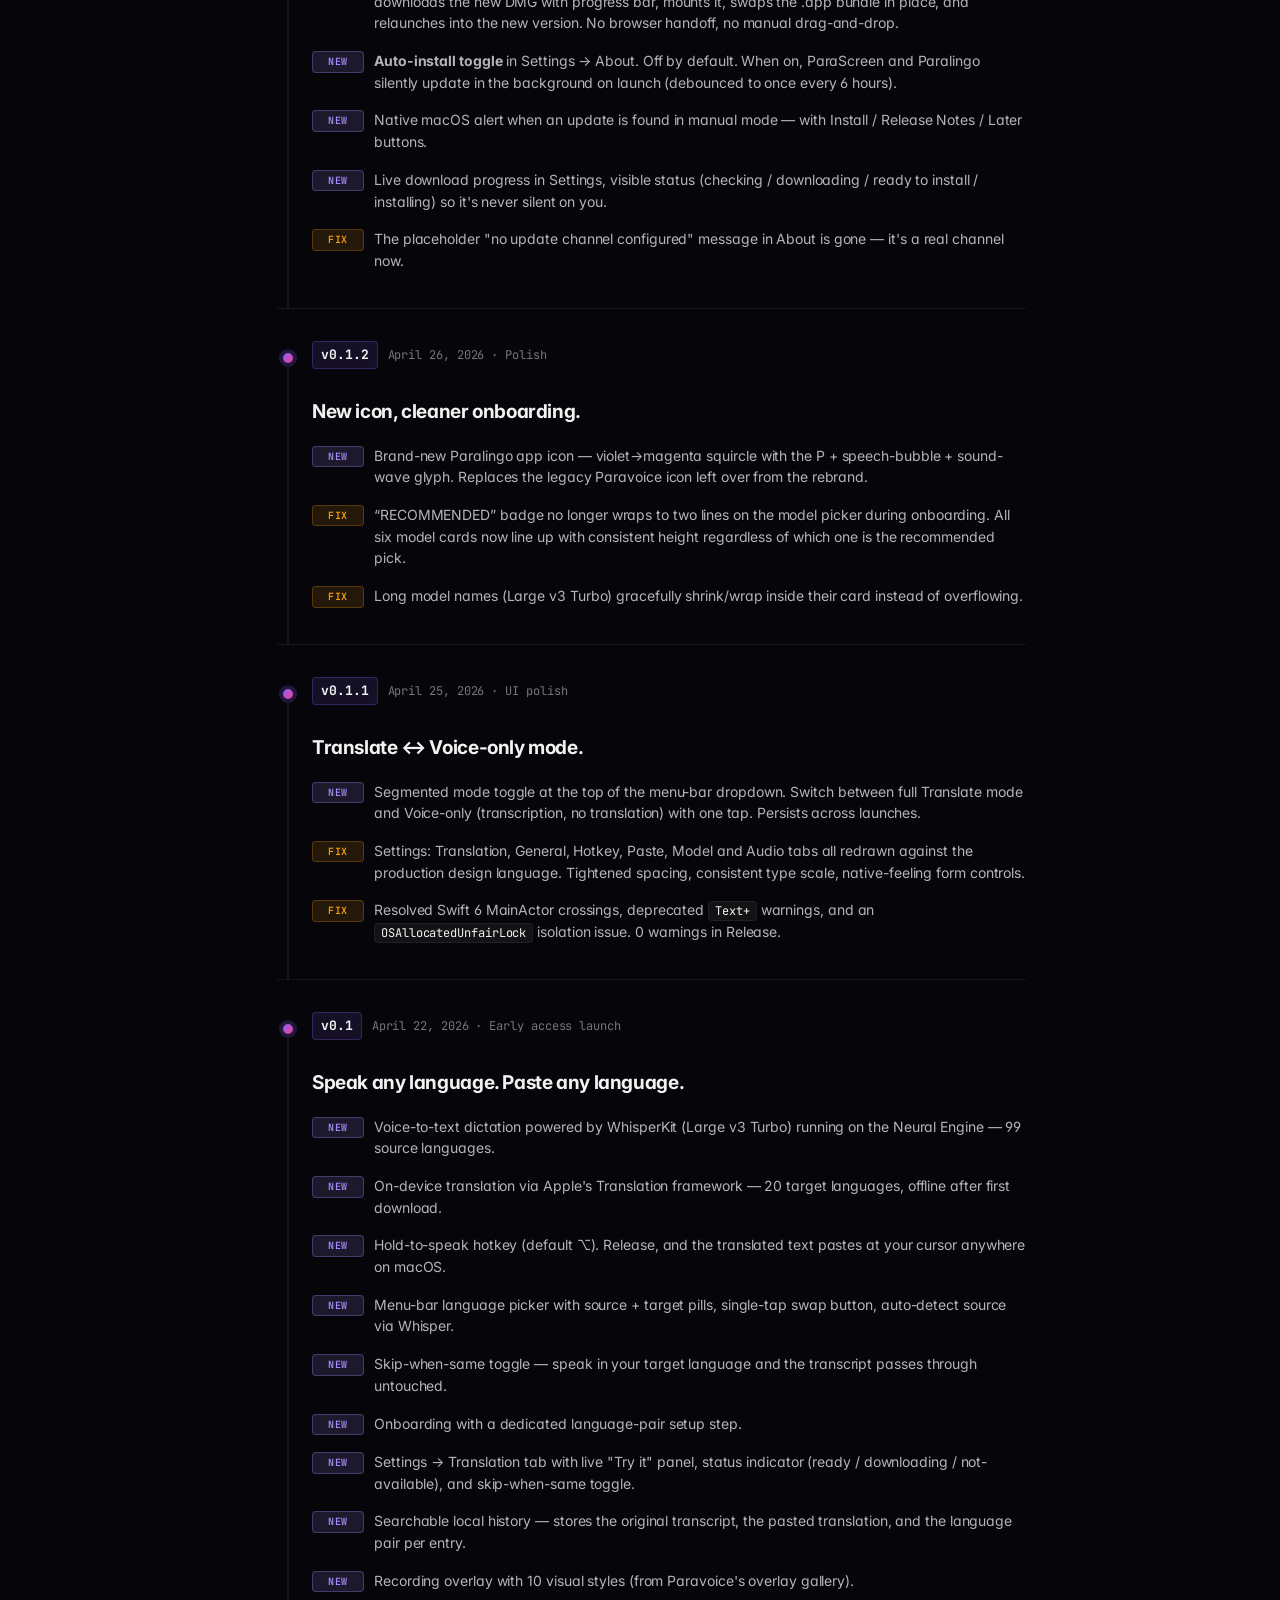
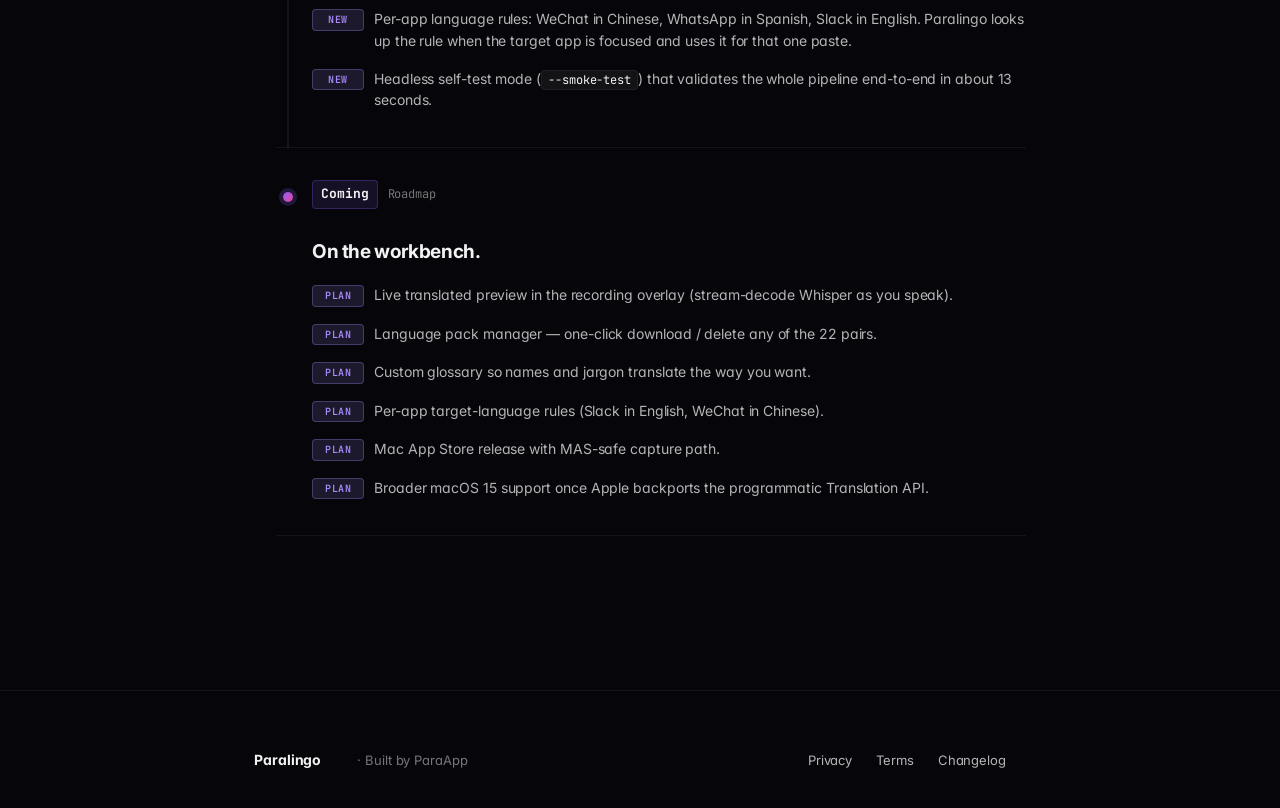
==== commit 2473bcea: "v0.1.6 changelog: floating update progress panel" ====
--- a/changelog.html
+++ b/changelog.html
@@ -54,11 +54,25 @@
       <span class="eyebrow">Changelog</span>
       <h1>What's <span class="grad">new &amp; fixed.</span></h1>
       <p class="sub">Every release, every meaningful change. Shipping features and tightening screws.</p>
-      <div class="meta">Currently shipping · v0.1.5</div>
+      <div class="meta">Currently shipping · v0.1.6</div>
     </div>
 
     <div class="legal-body" style="padding-top: 24px;">
       <ul class="changelog-list">
+
+        <!-- v0.1.6 — visible update progress -->
+        <li class="changelog-entry">
+                    <div class="version">
+            <span class="v">v0.1.6</span>
+            <span class="date">April 27, 2026 · Visible update progress</span>
+          </div>
+          <h2>You can finally see the update working.</h2>
+          <ul>
+            <li><span class="tag new">New</span><span><strong>Floating progress panel</strong> appears the moment you click “Install update.” Stays visible across the whole flow with live percentage, the new version label, and a green “Ready to restart” state.</span></li>
+            <li><span class="tag new">New</span><span>Auto-update flow opens the panel too — silent background updates aren't silent anymore.</span></li>
+            <li><span class="tag fix">Fix</span><span>Failure path shows the real error inline with a Retry button instead of a one-shot alert.</span></li>
+          </ul>
+        </li>
 
         <!-- v0.1.5 — updater really works now -->
         <li class="changelog-entry">
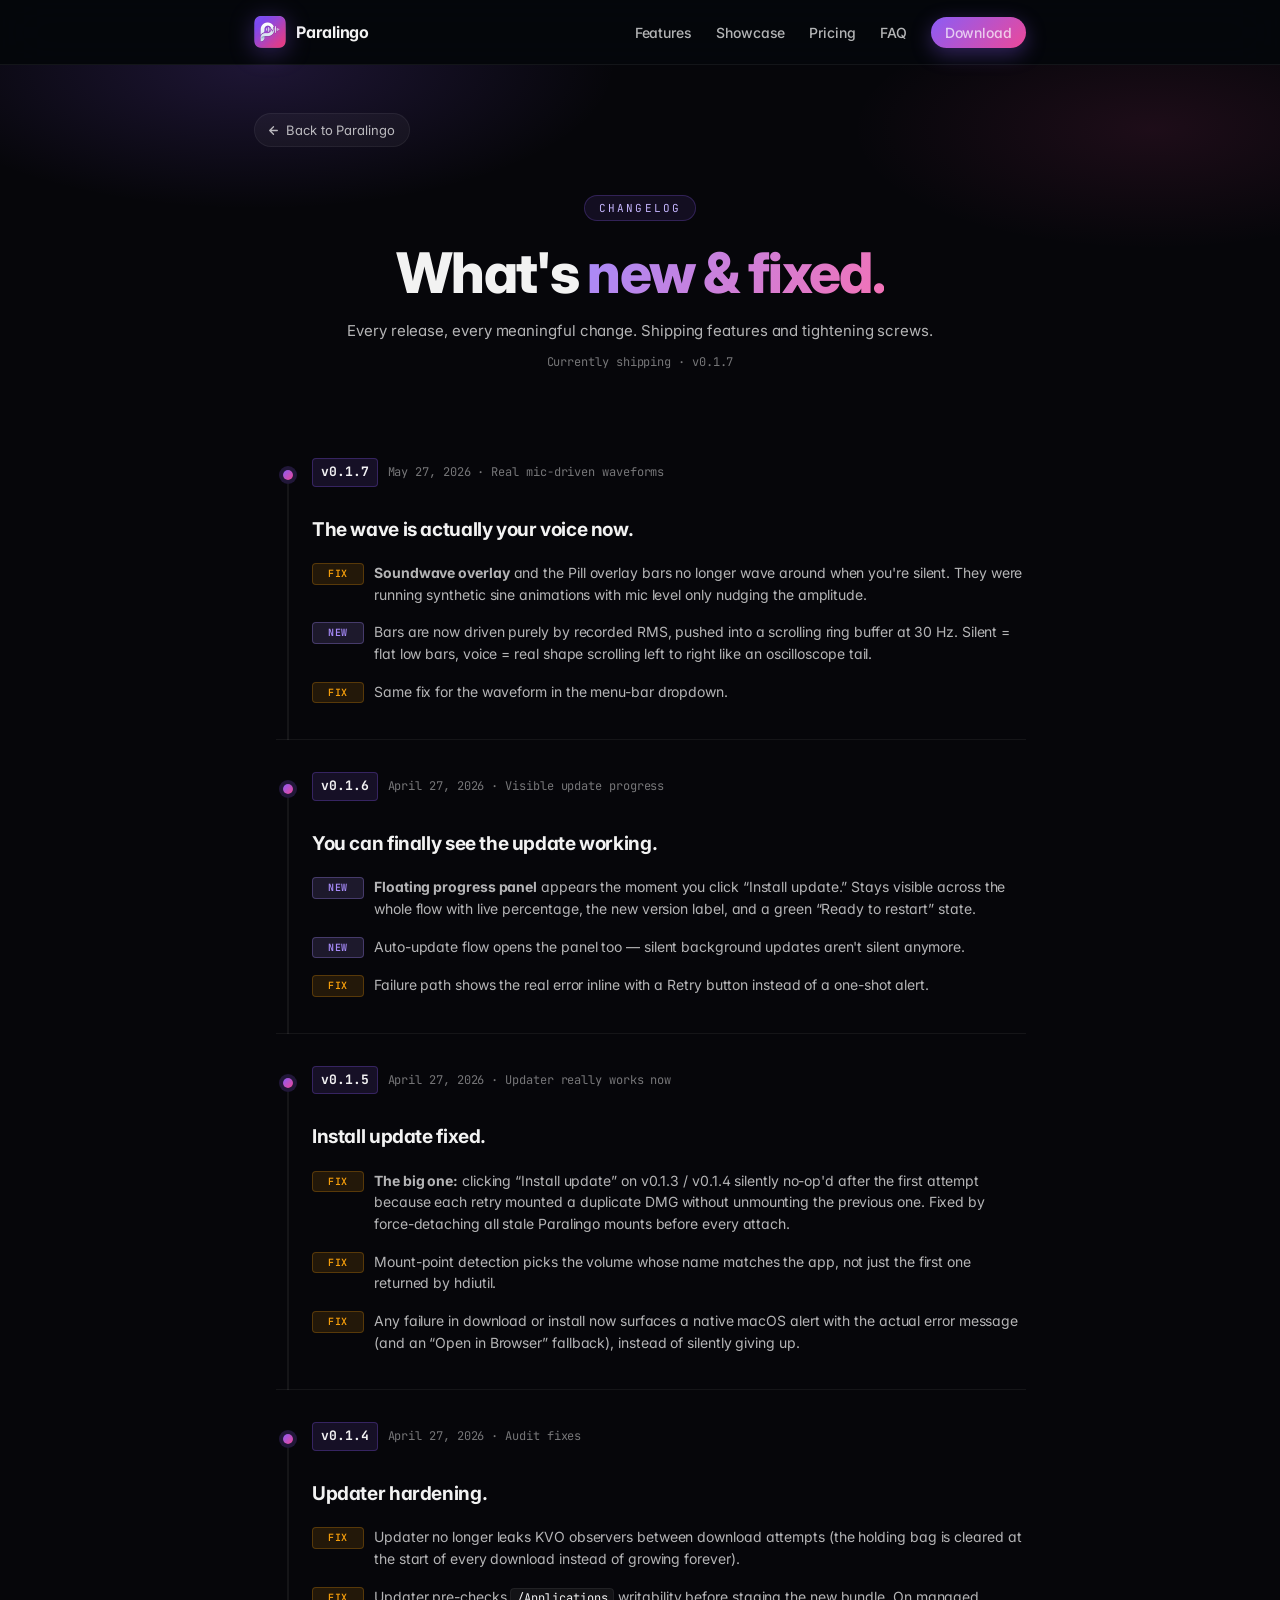
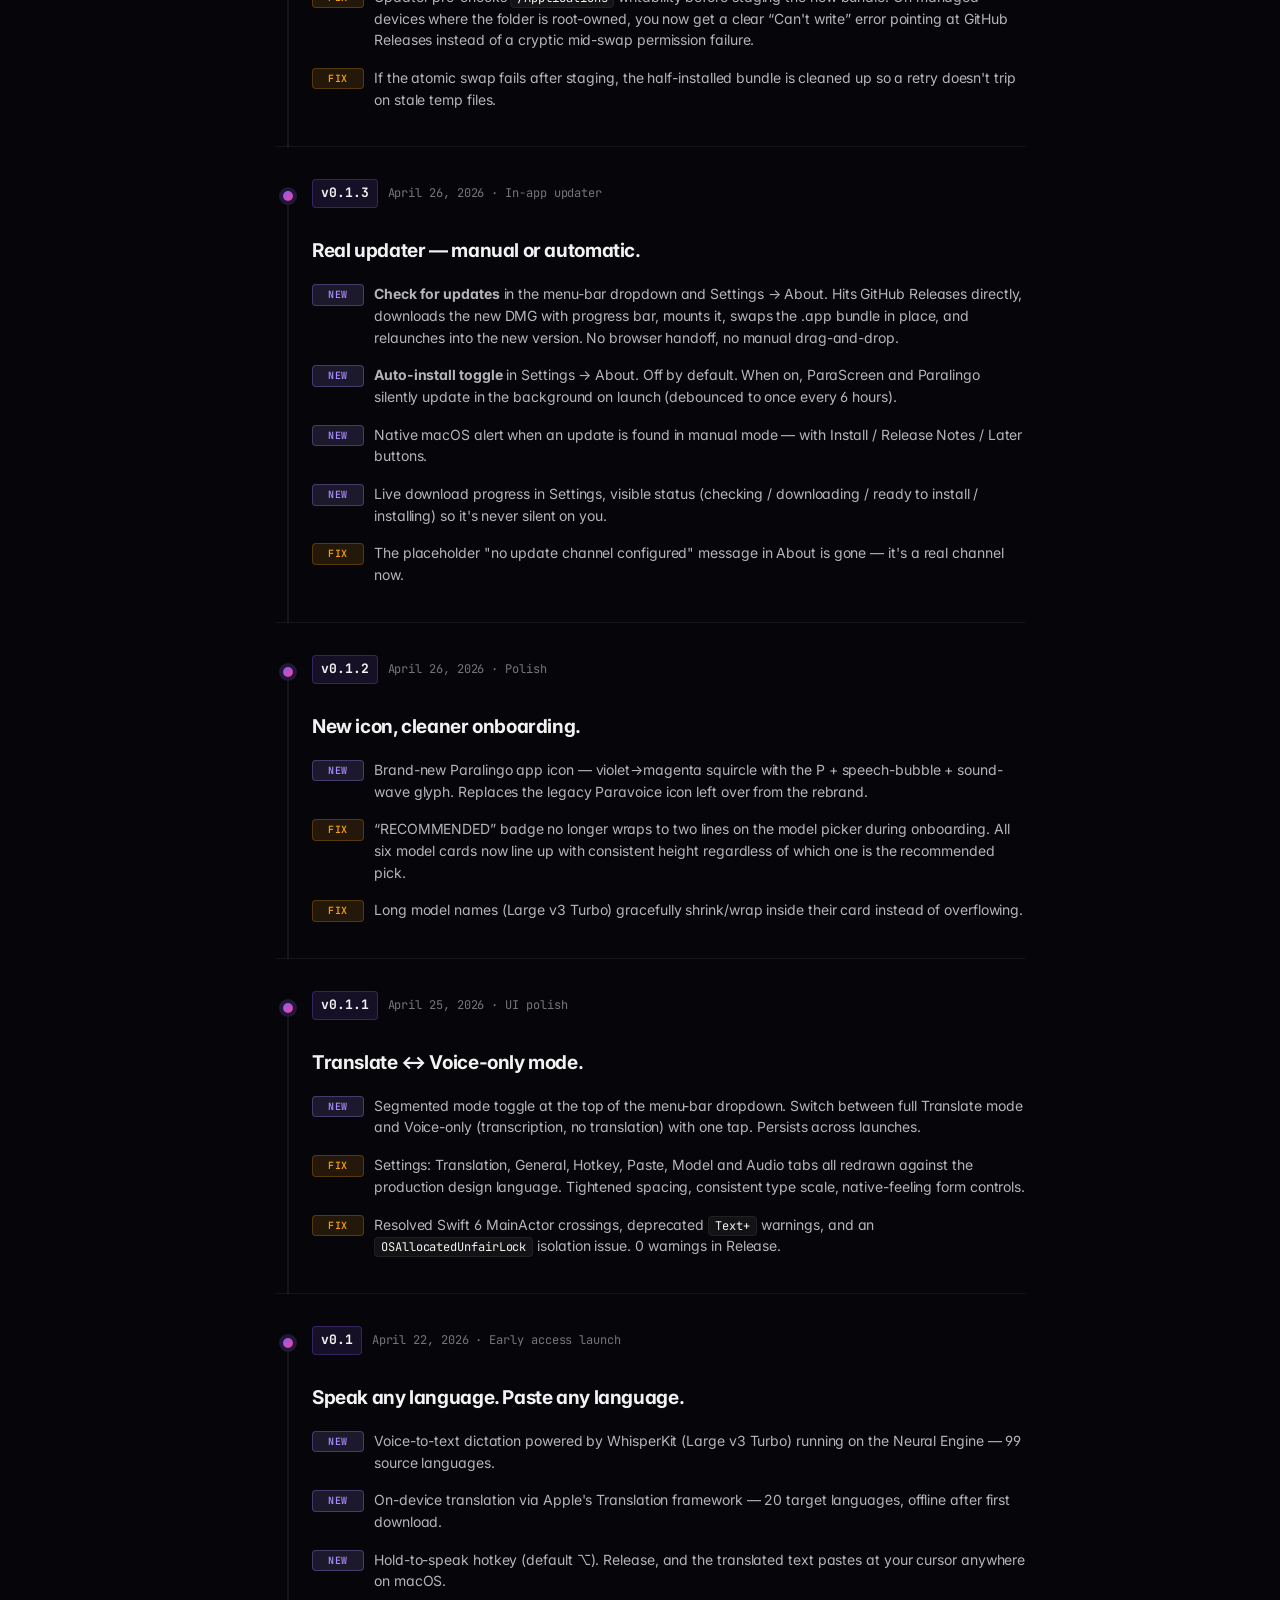
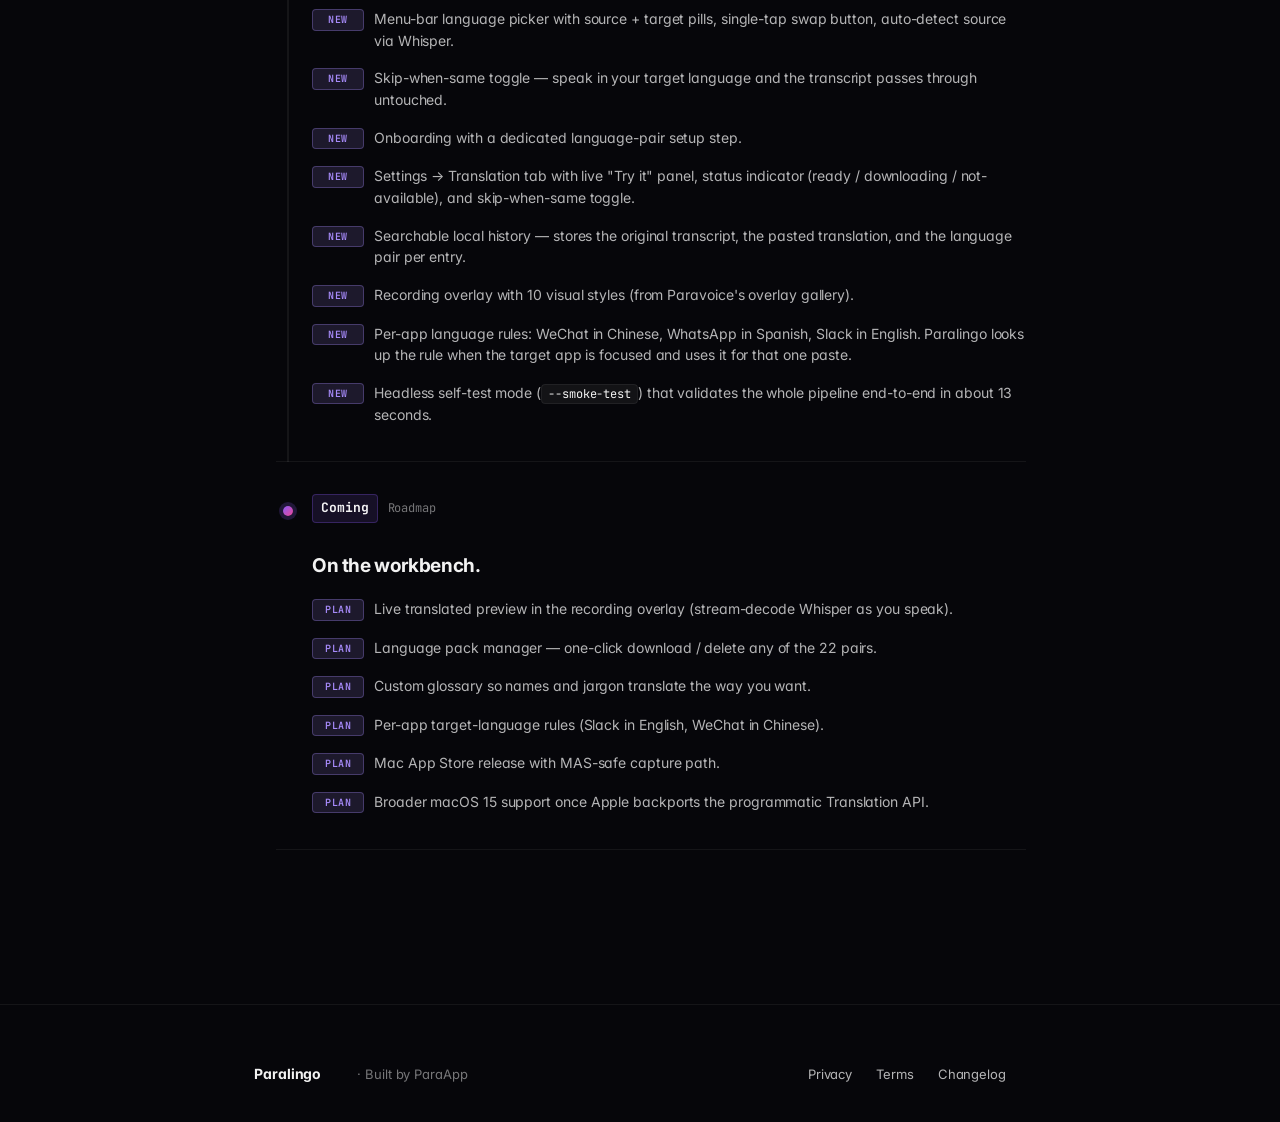
==== commit 354114dd: "v0.1.7: real mic-driven waveforms DMG: 4.7 MB SHA-256: a1037134b2a3ba1dfe4063dabfc1242ad633c7845c364" ====
--- a/changelog.html
+++ b/changelog.html
@@ -54,11 +54,25 @@
       <span class="eyebrow">Changelog</span>
       <h1>What's <span class="grad">new &amp; fixed.</span></h1>
       <p class="sub">Every release, every meaningful change. Shipping features and tightening screws.</p>
-      <div class="meta">Currently shipping · v0.1.6</div>
+      <div class="meta">Currently shipping · v0.1.7</div>
     </div>
 
     <div class="legal-body" style="padding-top: 24px;">
       <ul class="changelog-list">
+
+        <!-- v0.1.7 — real mic-driven waveforms -->
+        <li class="changelog-entry">
+                    <div class="version">
+            <span class="v">v0.1.7</span>
+            <span class="date">May 27, 2026 · Real mic-driven waveforms</span>
+          </div>
+          <h2>The wave is actually your voice now.</h2>
+          <ul>
+            <li><span class="tag fix">Fix</span><span><strong>Soundwave overlay</strong> and the Pill overlay bars no longer wave around when you're silent. They were running synthetic sine animations with mic level only nudging the amplitude.</span></li>
+            <li><span class="tag new">New</span><span>Bars are now driven purely by recorded RMS, pushed into a scrolling ring buffer at 30 Hz. Silent = flat low bars, voice = real shape scrolling left to right like an oscilloscope tail.</span></li>
+            <li><span class="tag fix">Fix</span><span>Same fix for the waveform in the menu-bar dropdown.</span></li>
+          </ul>
+        </li>
 
         <!-- v0.1.6 — visible update progress -->
         <li class="changelog-entry">
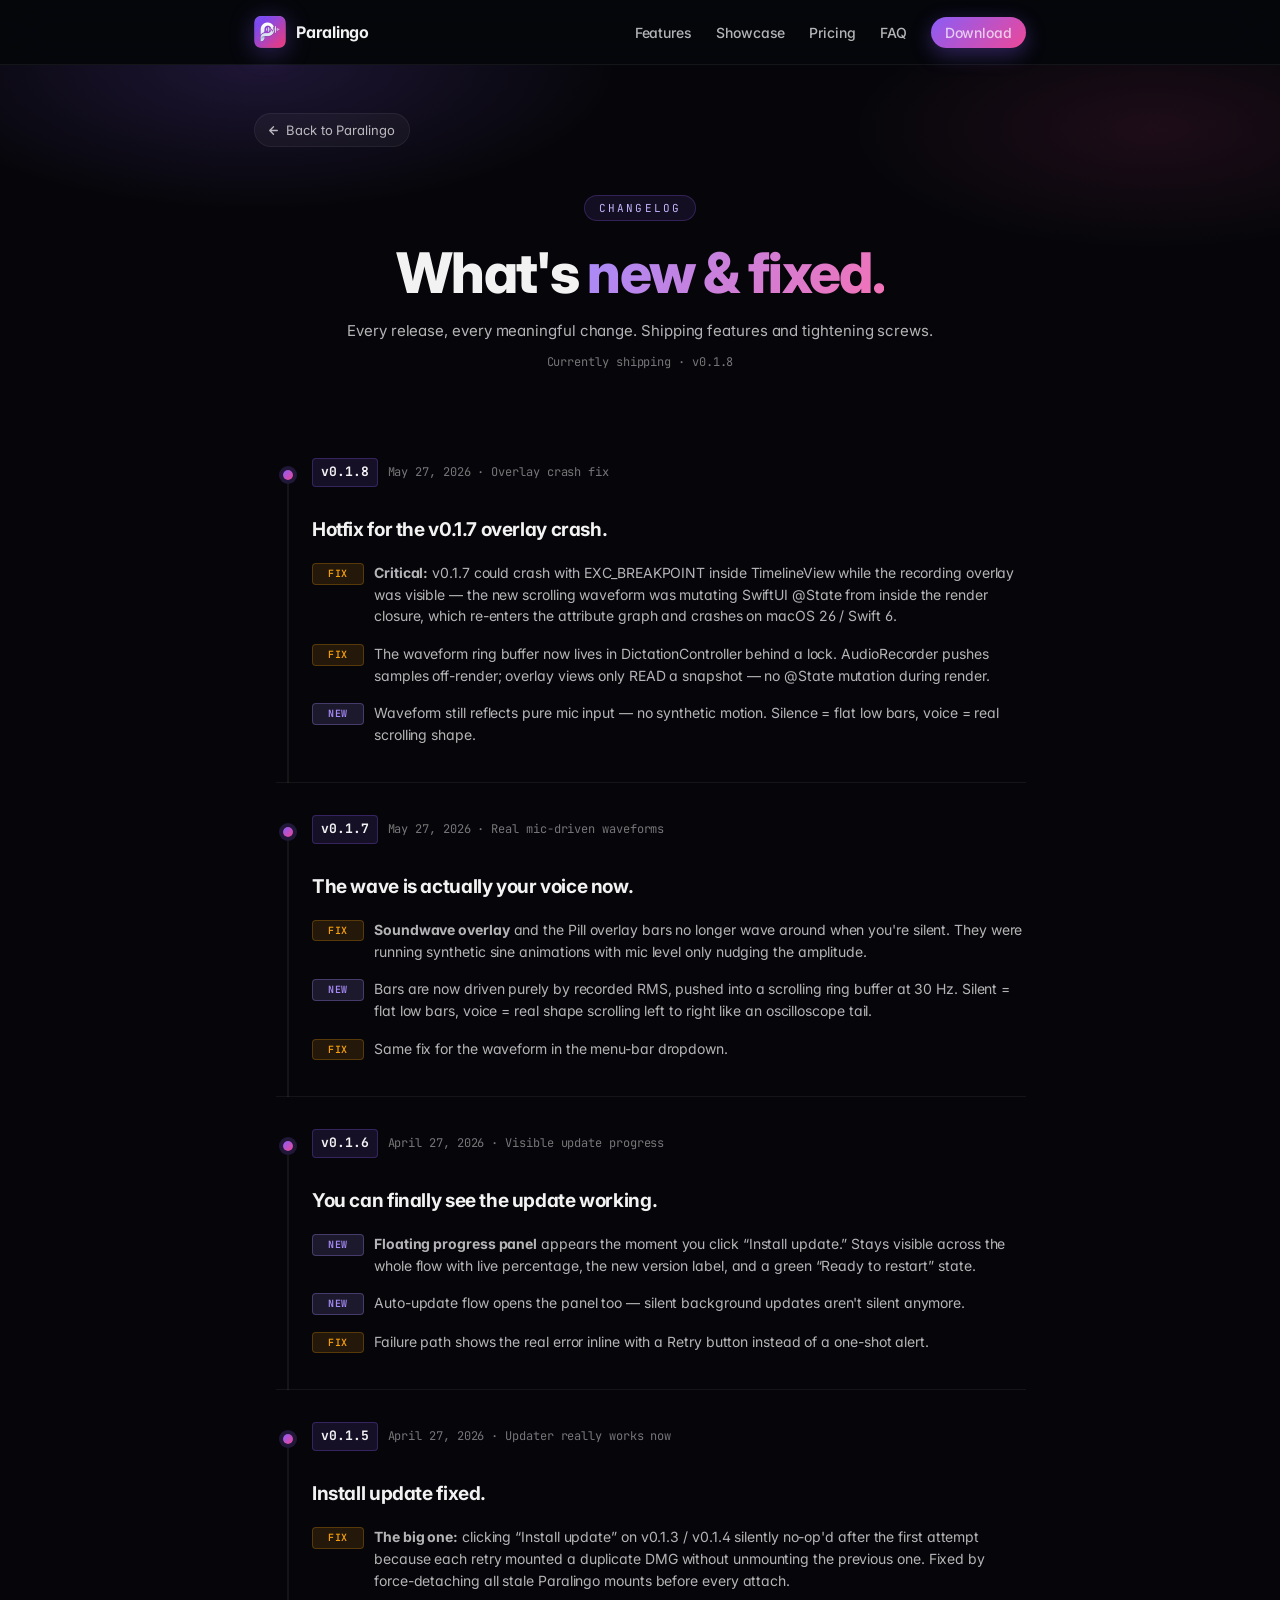
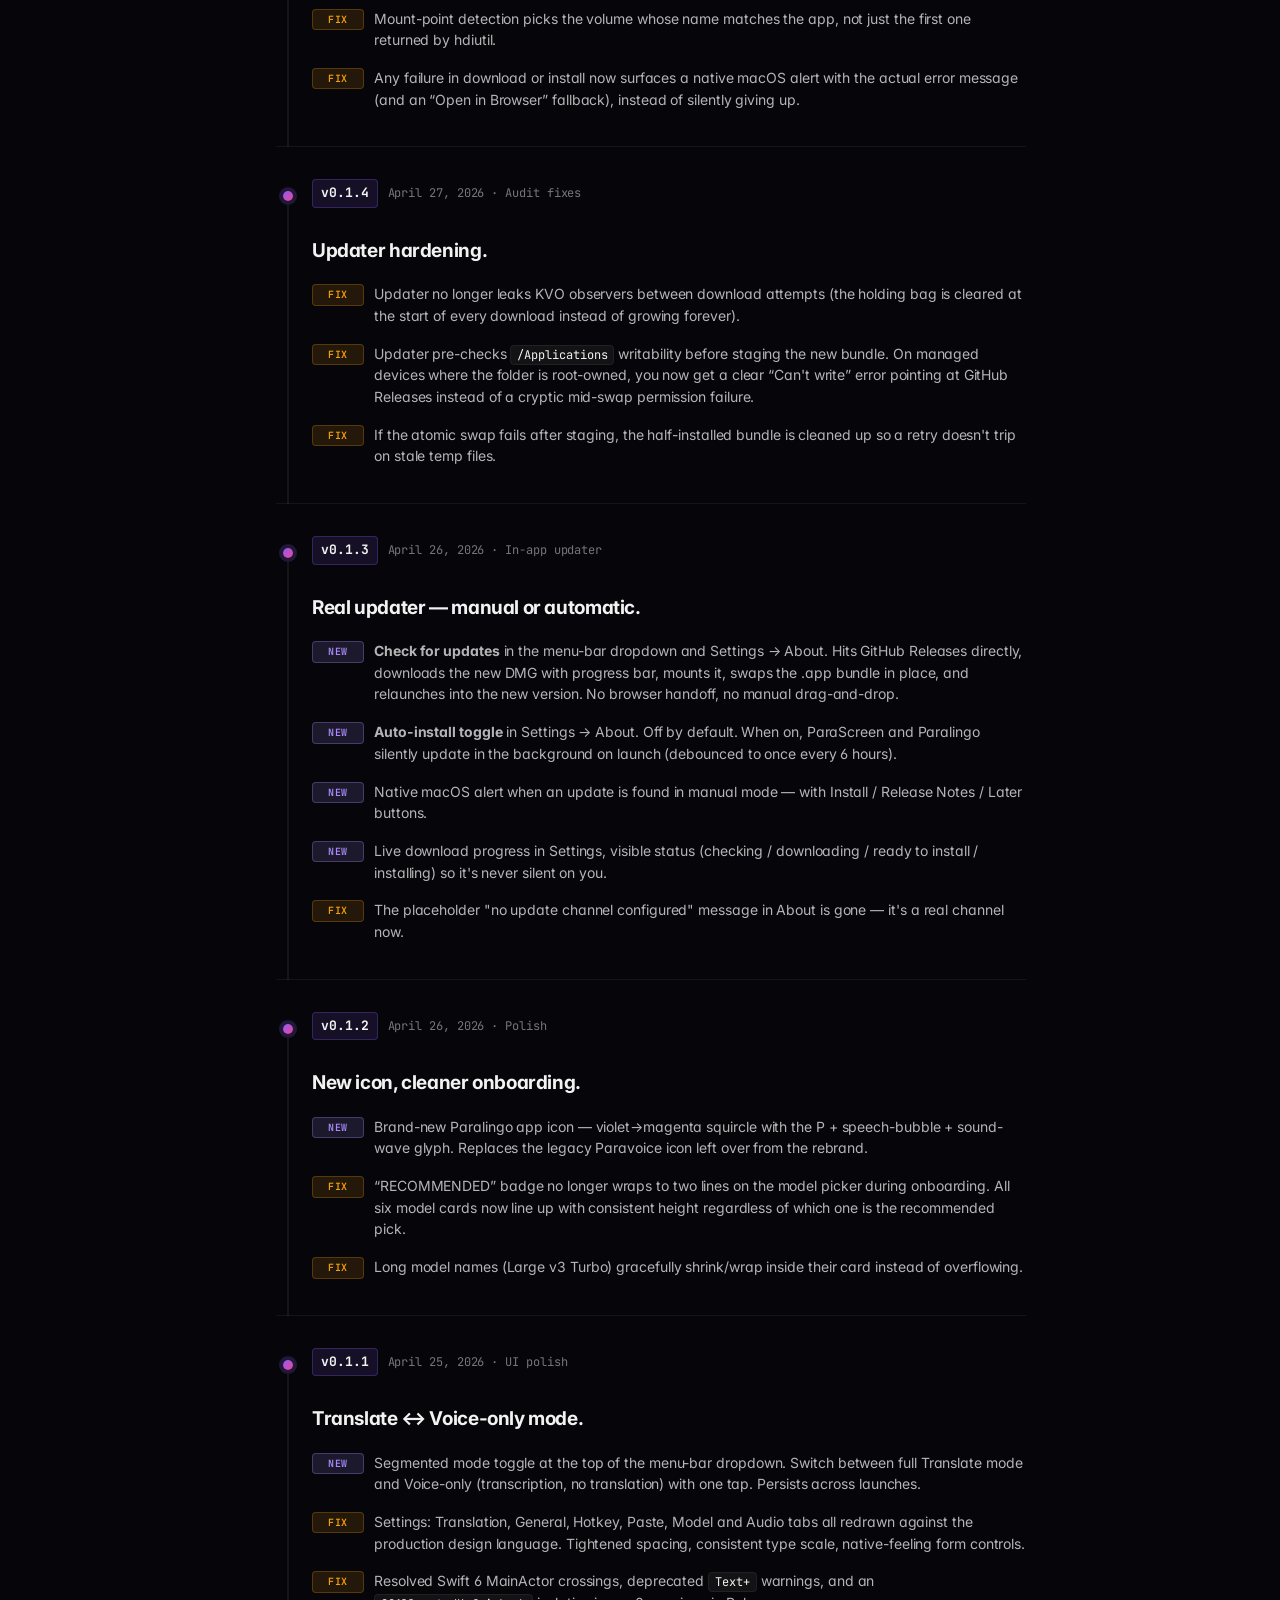
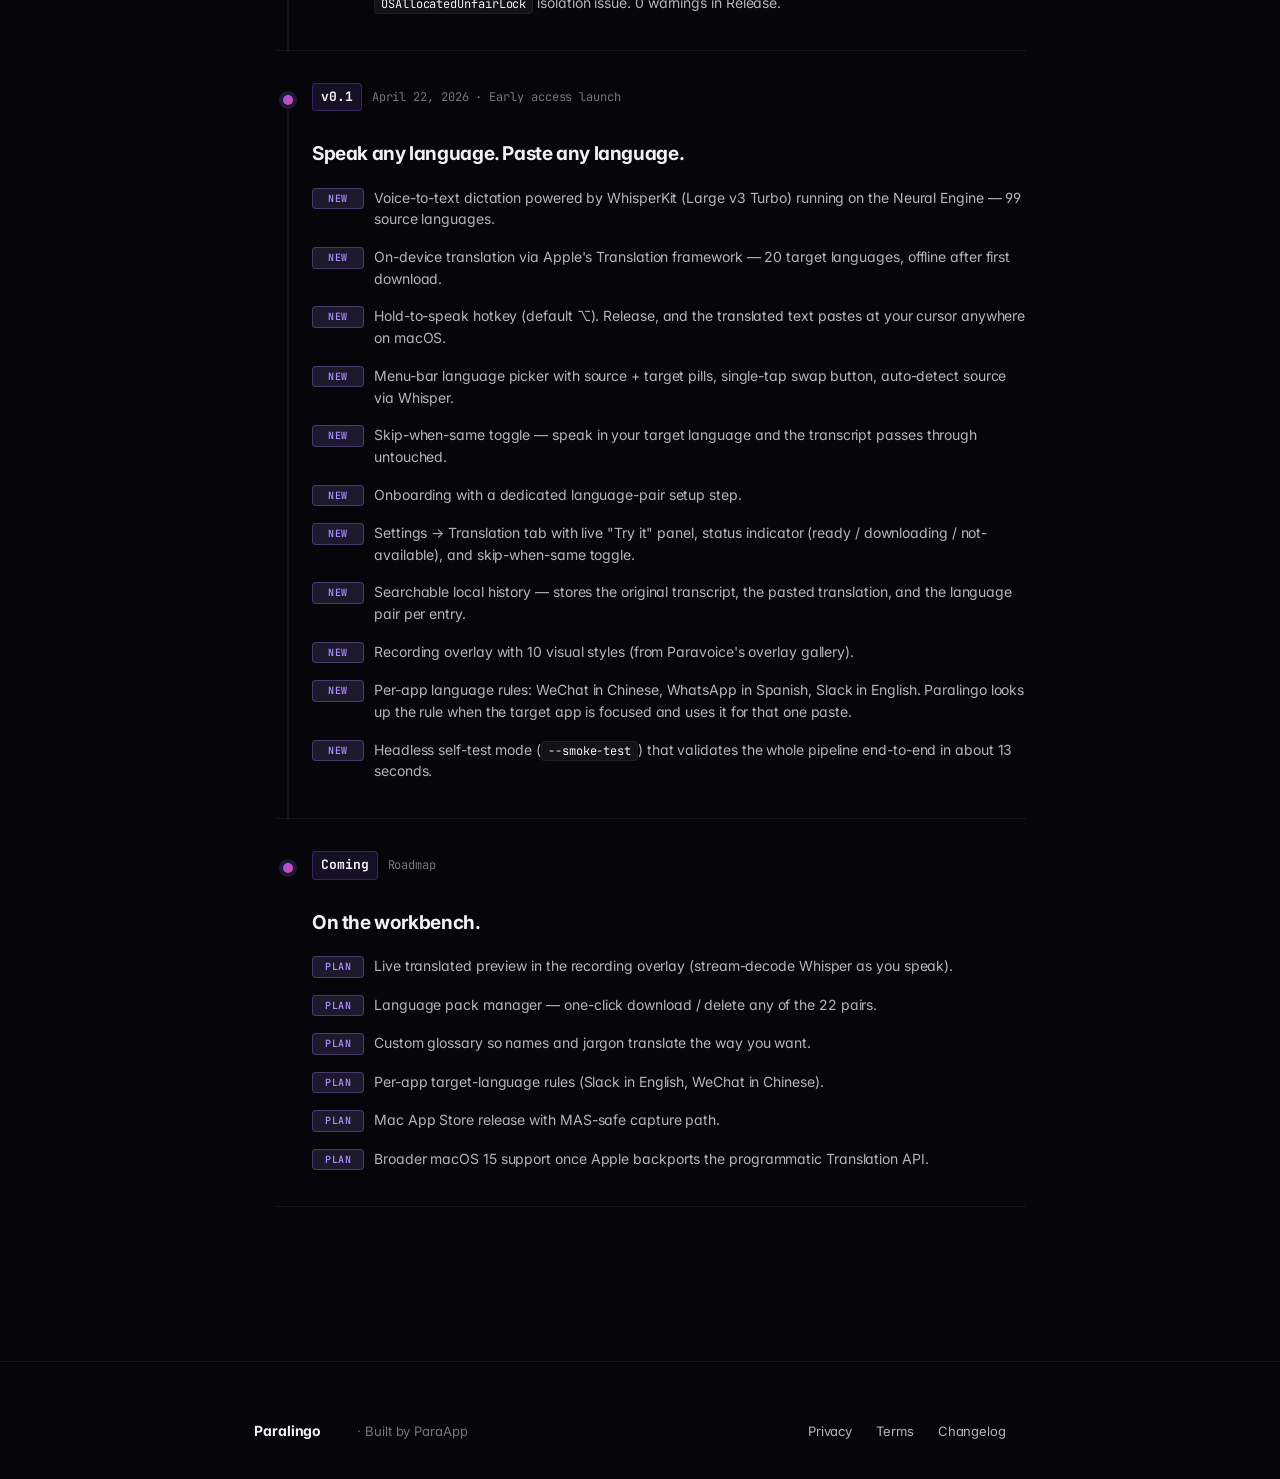
==== commit cc0a9fae: "v0.1.8: overlay crash hotfix DMG: 4.7 MB SHA-256: 09abdc1df578d1597beefe428e4cc196fa159d5d1c0340c5a1" ====
--- a/changelog.html
+++ b/changelog.html
@@ -54,11 +54,25 @@
       <span class="eyebrow">Changelog</span>
       <h1>What's <span class="grad">new &amp; fixed.</span></h1>
       <p class="sub">Every release, every meaningful change. Shipping features and tightening screws.</p>
-      <div class="meta">Currently shipping · v0.1.7</div>
+      <div class="meta">Currently shipping · v0.1.8</div>
     </div>
 
     <div class="legal-body" style="padding-top: 24px;">
       <ul class="changelog-list">
+
+        <!-- v0.1.8 — overlay crash fix -->
+        <li class="changelog-entry">
+                    <div class="version">
+            <span class="v">v0.1.8</span>
+            <span class="date">May 27, 2026 · Overlay crash fix</span>
+          </div>
+          <h2>Hotfix for the v0.1.7 overlay crash.</h2>
+          <ul>
+            <li><span class="tag fix">Fix</span><span><strong>Critical:</strong> v0.1.7 could crash with EXC_BREAKPOINT inside TimelineView while the recording overlay was visible — the new scrolling waveform was mutating SwiftUI @State from inside the render closure, which re-enters the attribute graph and crashes on macOS 26 / Swift 6.</span></li>
+            <li><span class="tag fix">Fix</span><span>The waveform ring buffer now lives in DictationController behind a lock. AudioRecorder pushes samples off-render; overlay views only READ a snapshot — no @State mutation during render.</span></li>
+            <li><span class="tag new">New</span><span>Waveform still reflects pure mic input — no synthetic motion. Silence = flat low bars, voice = real scrolling shape.</span></li>
+          </ul>
+        </li>
 
         <!-- v0.1.7 — real mic-driven waveforms -->
         <li class="changelog-entry">
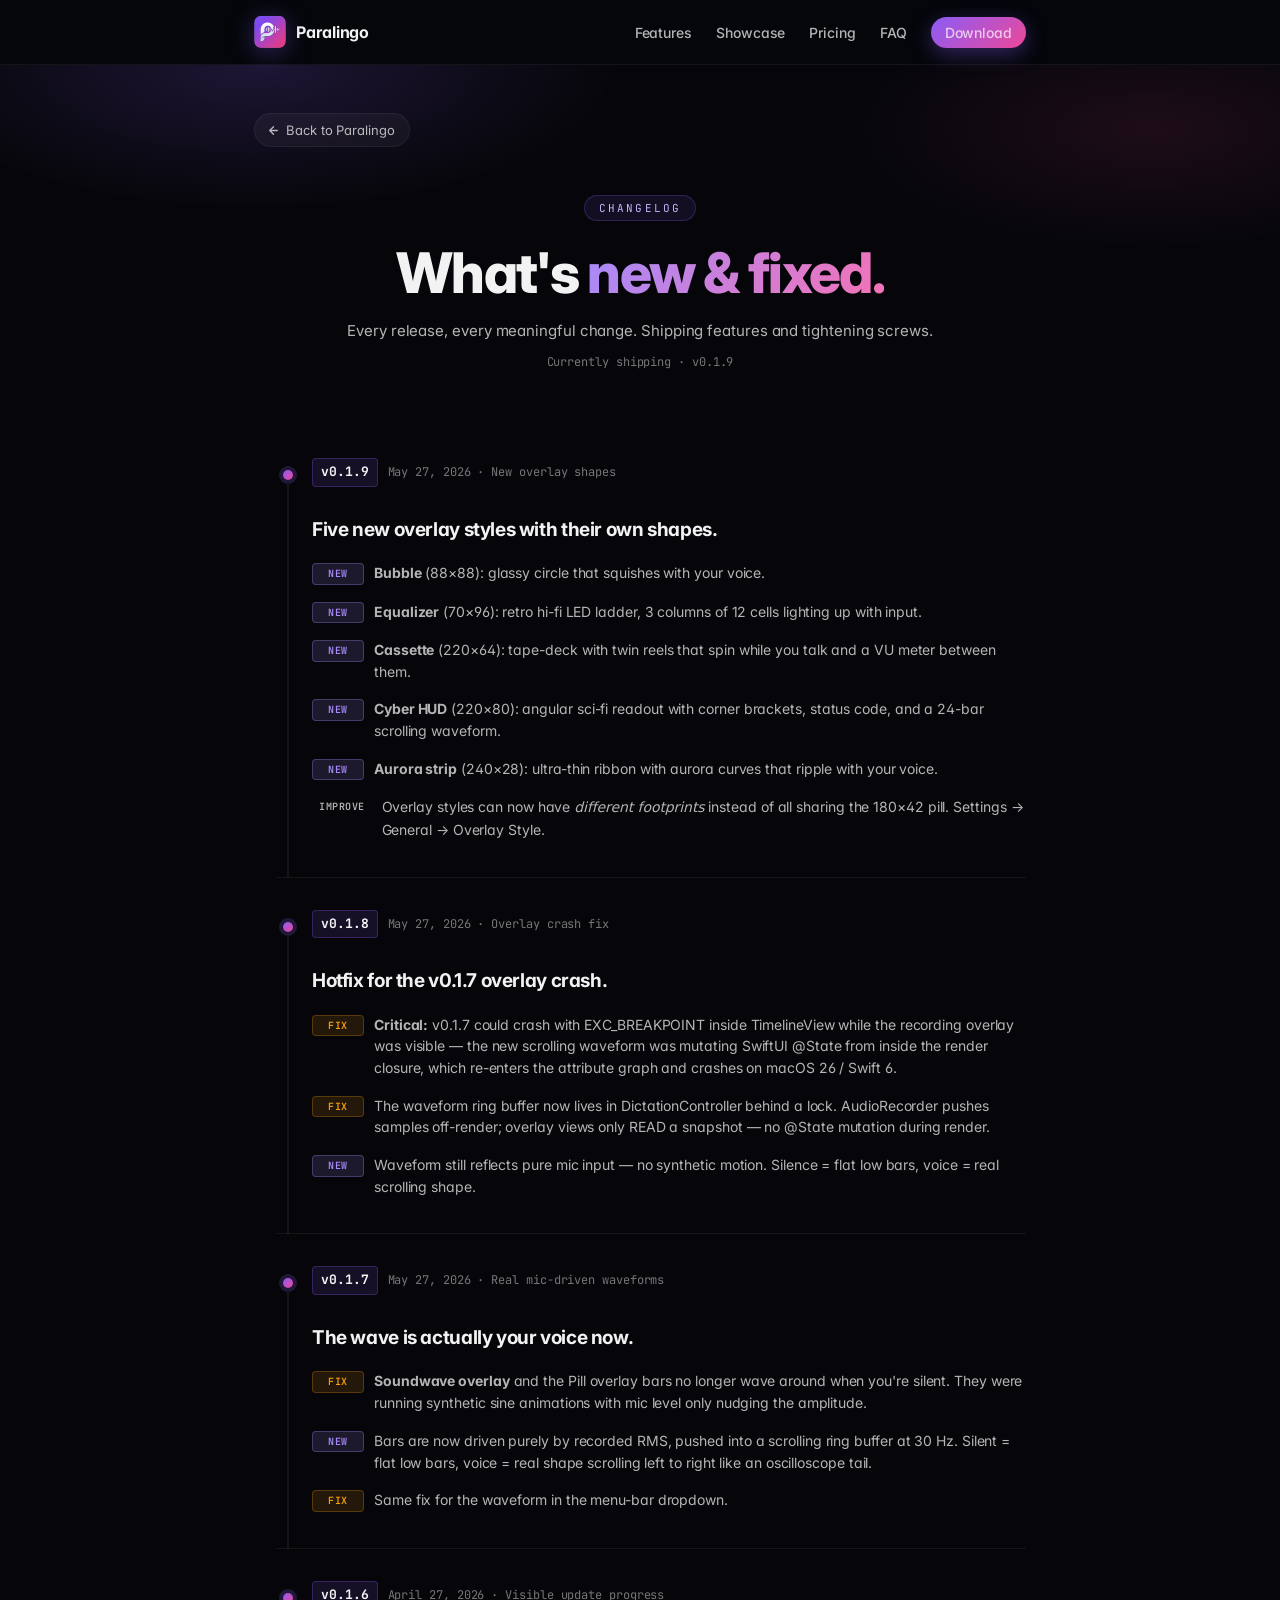
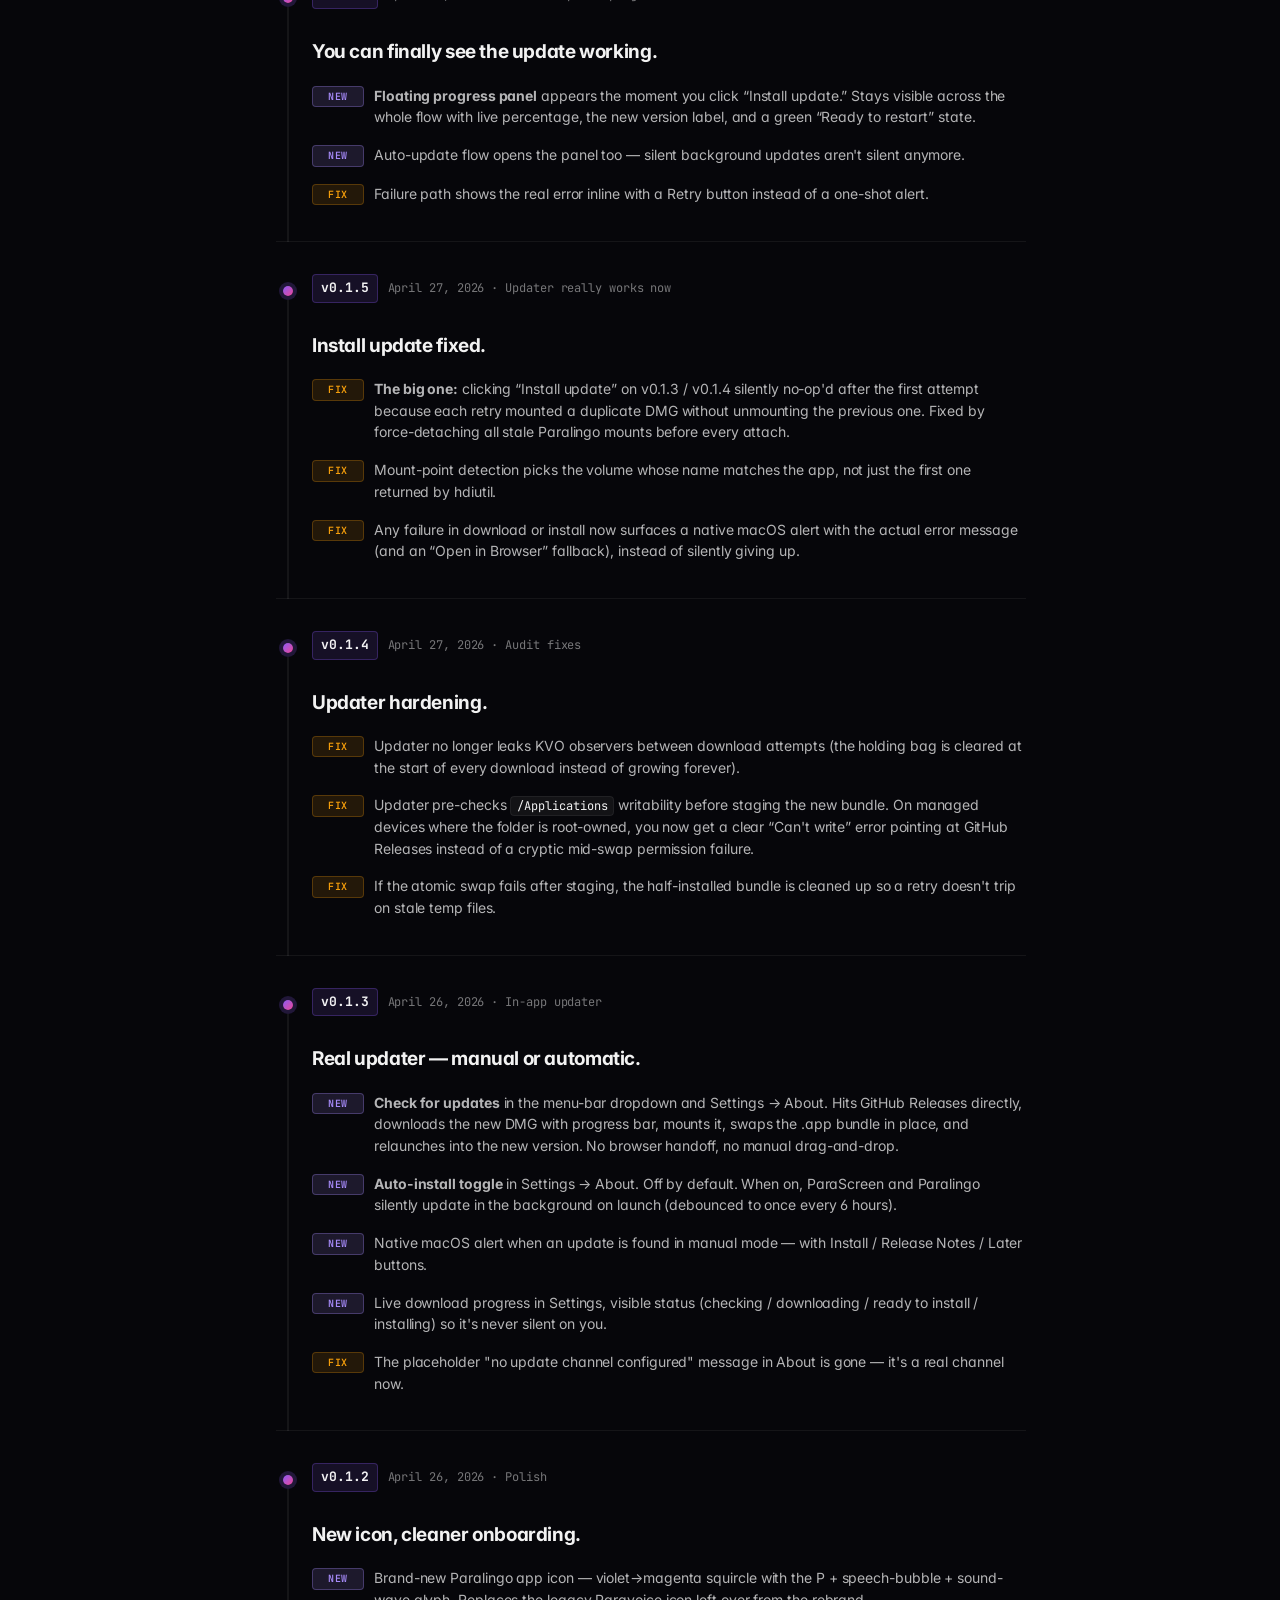
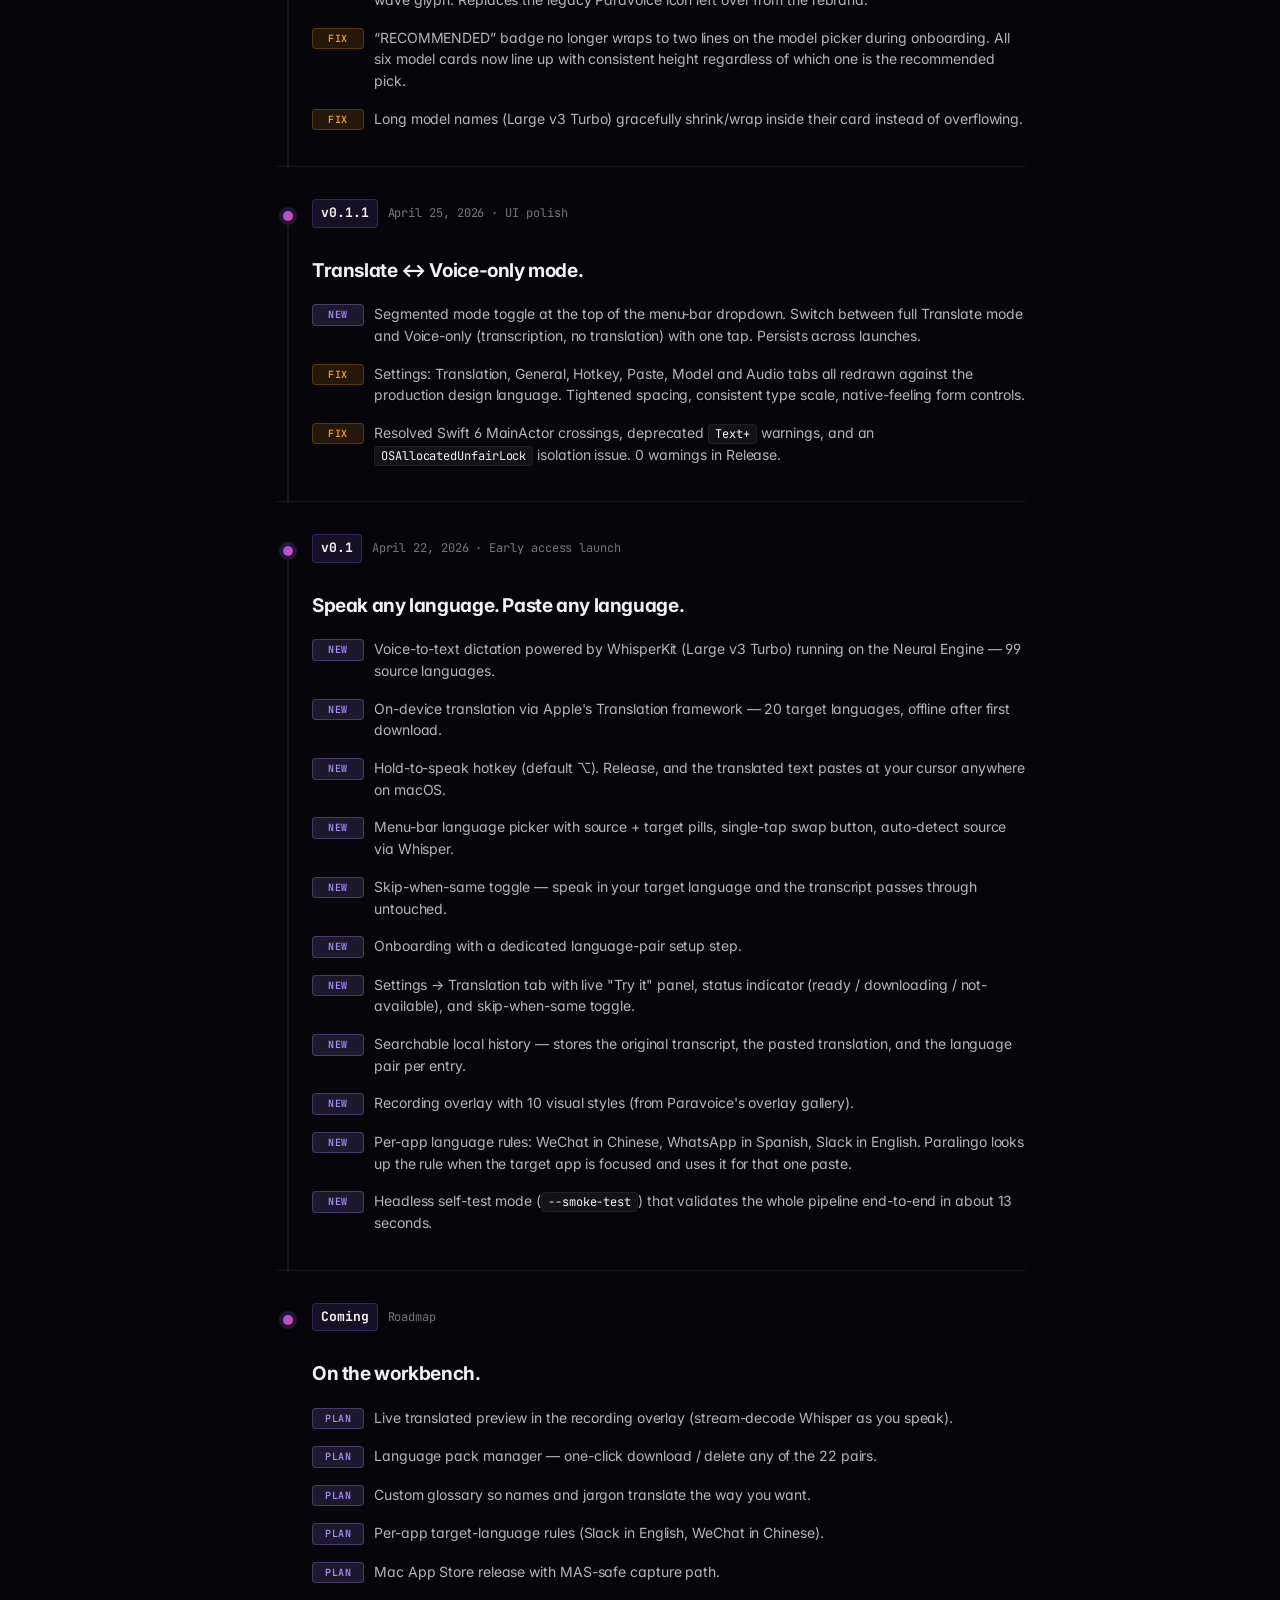
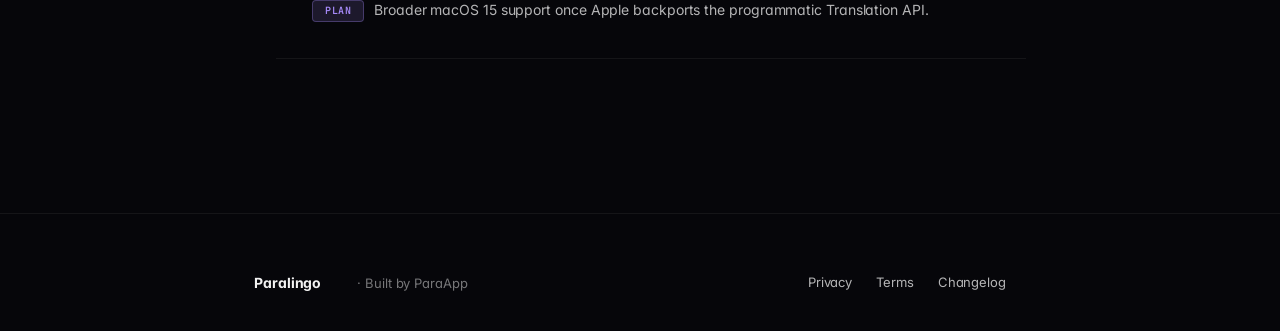
==== commit d56b21cd: "v0.1.9: 5 new overlay styles DMG: 4.7 MB SHA-256: 3327f1b78848b8f8eace8984b90cbce22a61b84d7d6d31d4db" ====
--- a/changelog.html
+++ b/changelog.html
@@ -54,11 +54,28 @@
       <span class="eyebrow">Changelog</span>
       <h1>What's <span class="grad">new &amp; fixed.</span></h1>
       <p class="sub">Every release, every meaningful change. Shipping features and tightening screws.</p>
-      <div class="meta">Currently shipping · v0.1.8</div>
+      <div class="meta">Currently shipping · v0.1.9</div>
     </div>
 
     <div class="legal-body" style="padding-top: 24px;">
       <ul class="changelog-list">
+
+        <!-- v0.1.9 — 5 new overlay styles -->
+        <li class="changelog-entry">
+                    <div class="version">
+            <span class="v">v0.1.9</span>
+            <span class="date">May 27, 2026 · New overlay shapes</span>
+          </div>
+          <h2>Five new overlay styles with their own shapes.</h2>
+          <ul>
+            <li><span class="tag new">New</span><span><strong>Bubble</strong> (88×88): glassy circle that squishes with your voice.</span></li>
+            <li><span class="tag new">New</span><span><strong>Equalizer</strong> (70×96): retro hi-fi LED ladder, 3 columns of 12 cells lighting up with input.</span></li>
+            <li><span class="tag new">New</span><span><strong>Cassette</strong> (220×64): tape-deck with twin reels that spin while you talk and a VU meter between them.</span></li>
+            <li><span class="tag new">New</span><span><strong>Cyber HUD</strong> (220×80): angular sci-fi readout with corner brackets, status code, and a 24-bar scrolling waveform.</span></li>
+            <li><span class="tag new">New</span><span><strong>Aurora strip</strong> (240×28): ultra-thin ribbon with aurora curves that ripple with your voice.</span></li>
+            <li><span class="tag improve">Improve</span><span>Overlay styles can now have <em>different footprints</em> instead of all sharing the 180×42 pill. Settings → General → Overlay Style.</span></li>
+          </ul>
+        </li>
 
         <!-- v0.1.8 — overlay crash fix -->
         <li class="changelog-entry">
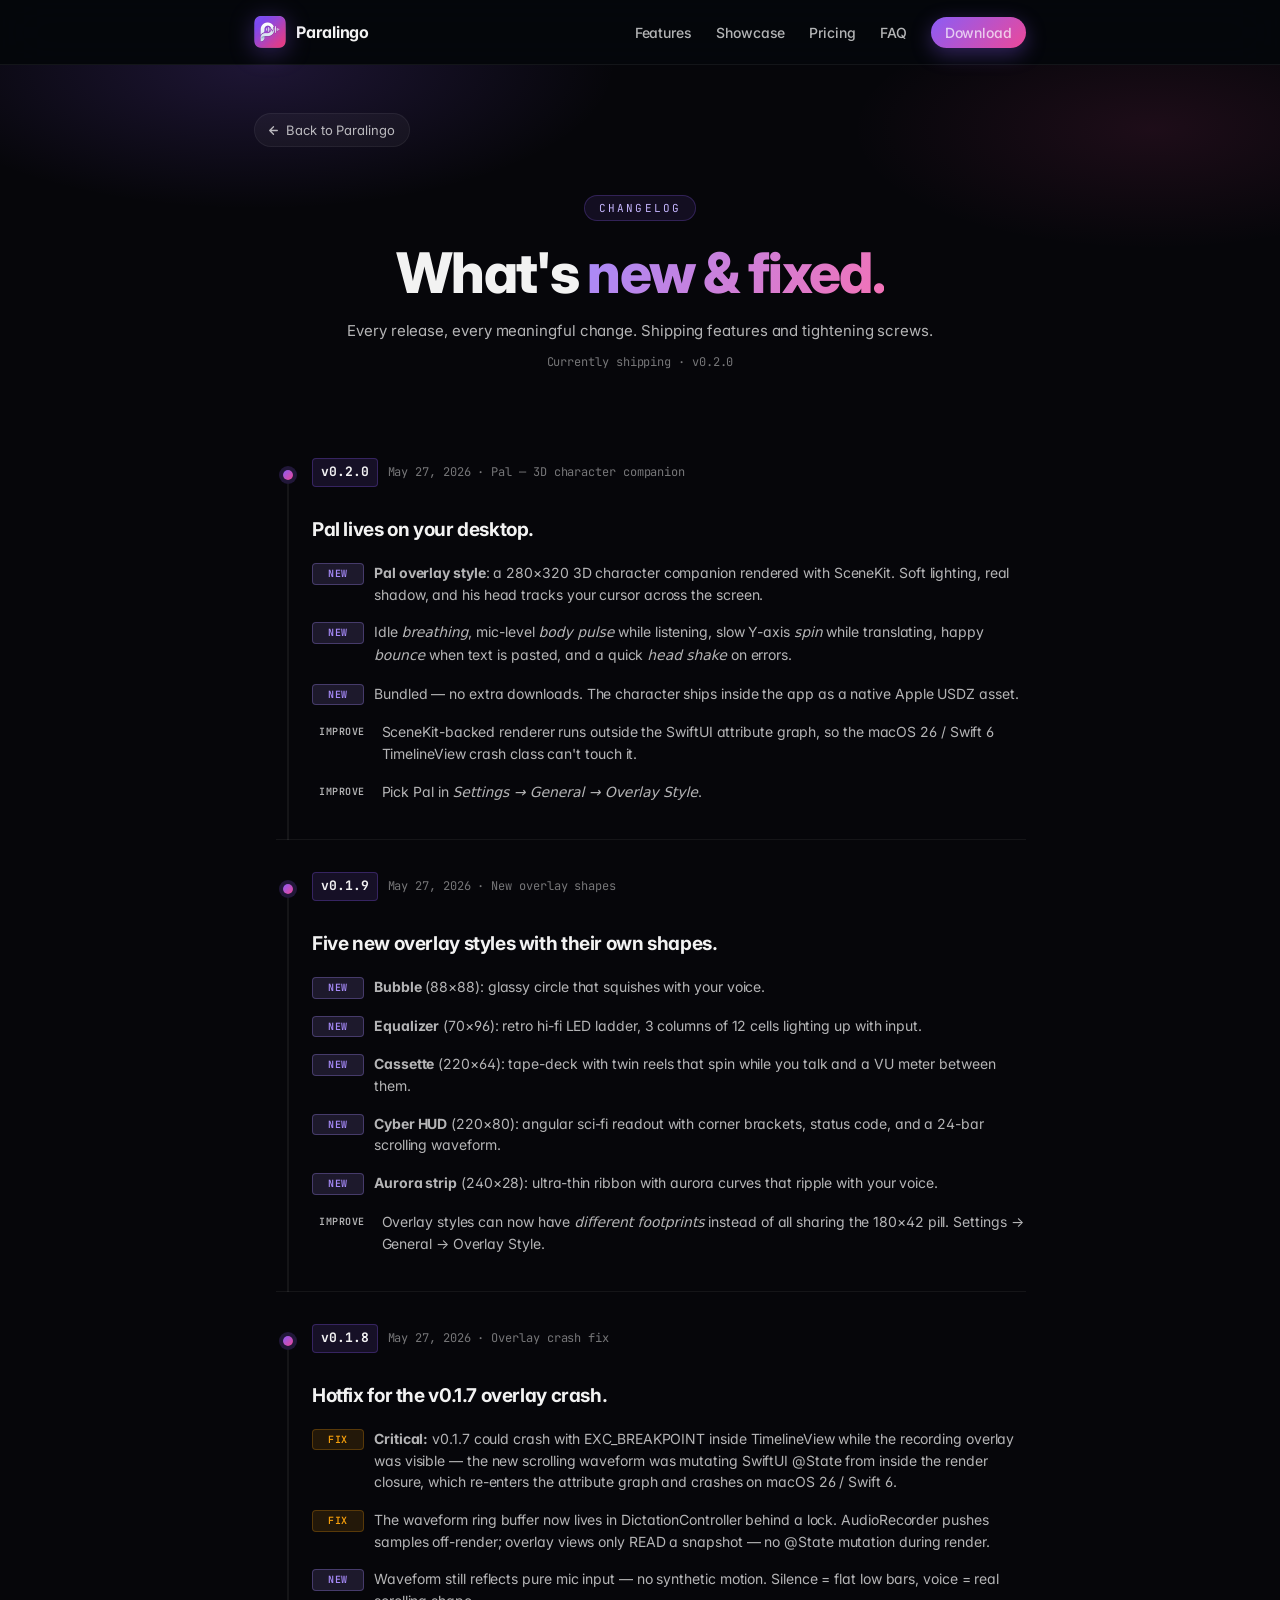
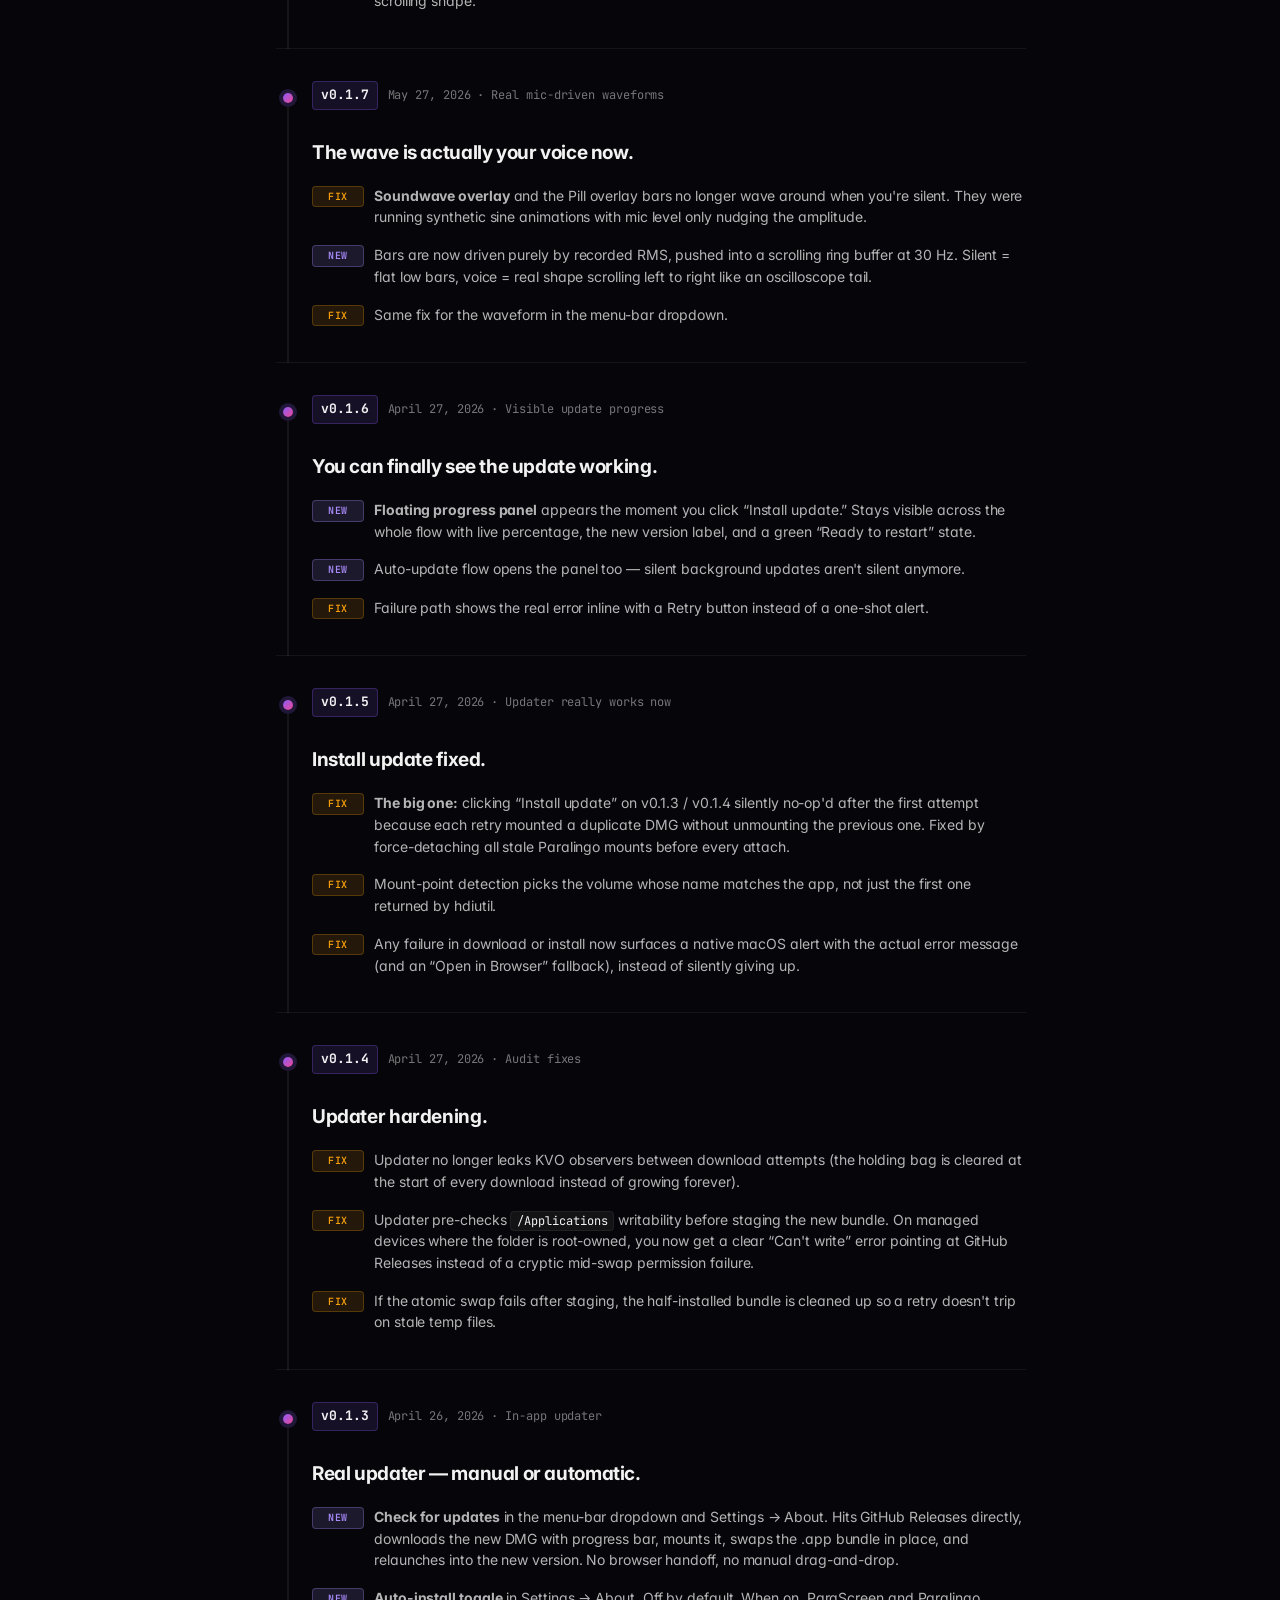
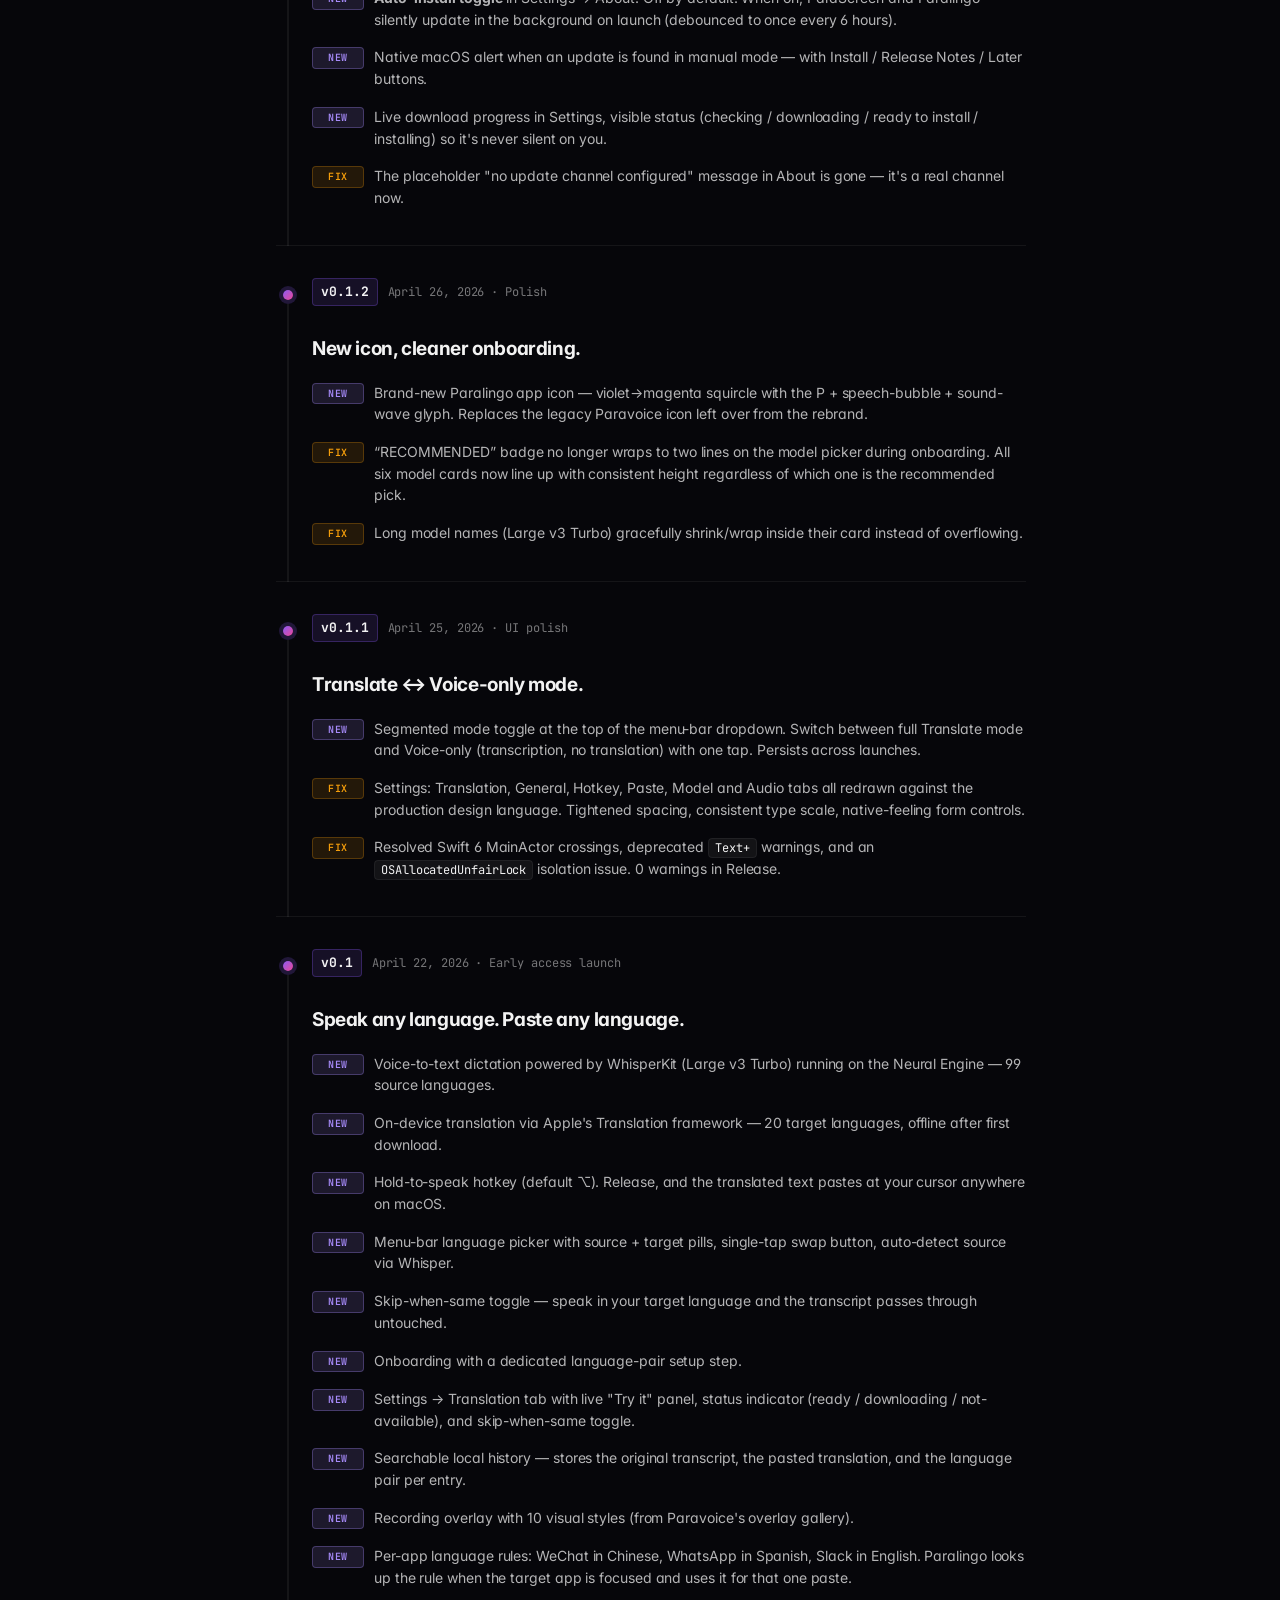
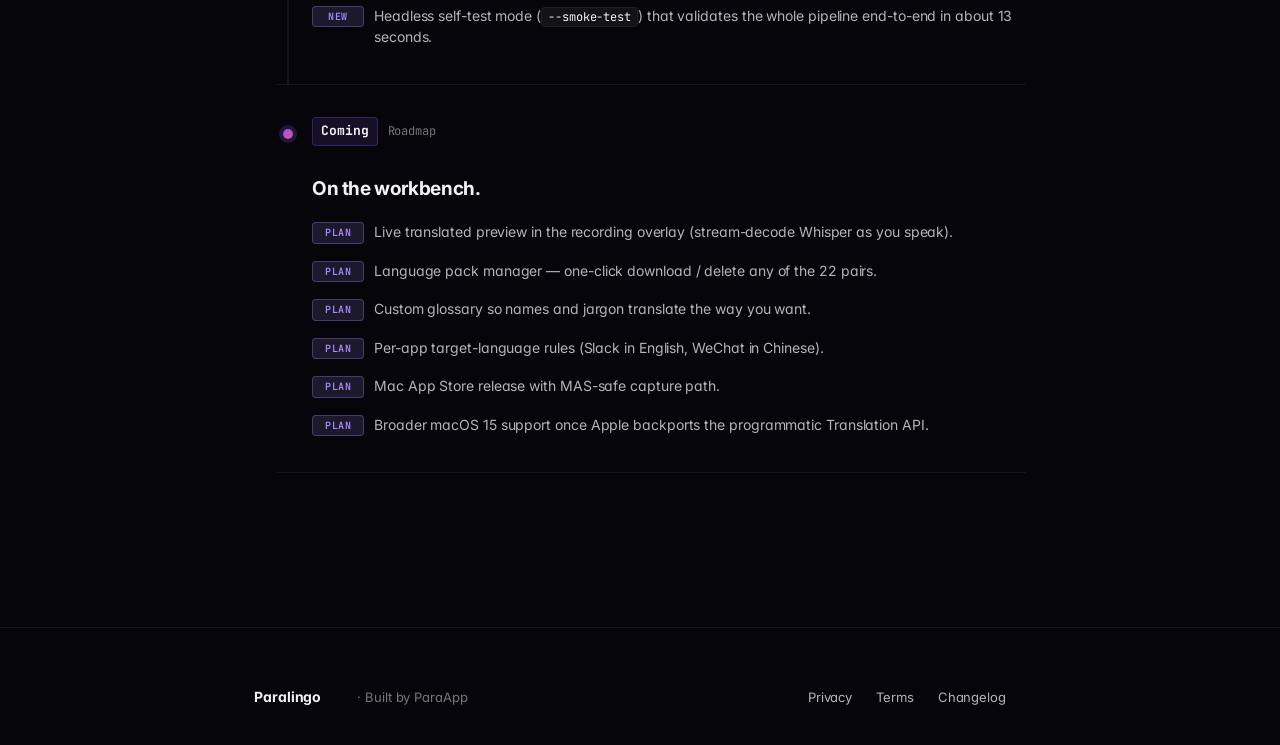
==== commit fc17751b: "v0.2.0: Pal \u2014 3D character companion DMG: 15 MB SHA-256: 1a0005487143afd7a600b59288ec8776ebd58b" ====
--- a/changelog.html
+++ b/changelog.html
@@ -54,11 +54,27 @@
       <span class="eyebrow">Changelog</span>
       <h1>What's <span class="grad">new &amp; fixed.</span></h1>
       <p class="sub">Every release, every meaningful change. Shipping features and tightening screws.</p>
-      <div class="meta">Currently shipping · v0.1.9</div>
+      <div class="meta">Currently shipping · v0.2.0</div>
     </div>
 
     <div class="legal-body" style="padding-top: 24px;">
       <ul class="changelog-list">
+
+        <!-- v0.2.0 — Pal 3D companion -->
+        <li class="changelog-entry">
+          <div class="version">
+            <span class="v">v0.2.0</span>
+            <span class="date">May 27, 2026 · Pal — 3D character companion</span>
+          </div>
+          <h2>Pal lives on your desktop.</h2>
+          <ul>
+            <li><span class="tag new">New</span><span><strong>Pal overlay style</strong>: a 280×320 3D character companion rendered with SceneKit. Soft lighting, real shadow, and his head tracks your cursor across the screen.</span></li>
+            <li><span class="tag new">New</span><span>Idle <em>breathing</em>, mic-level <em>body pulse</em> while listening, slow Y-axis <em>spin</em> while translating, happy <em>bounce</em> when text is pasted, and a quick <em>head shake</em> on errors.</span></li>
+            <li><span class="tag new">New</span><span>Bundled — no extra downloads. The character ships inside the app as a native Apple USDZ asset.</span></li>
+            <li><span class="tag improve">Improve</span><span>SceneKit-backed renderer runs outside the SwiftUI attribute graph, so the macOS 26 / Swift 6 TimelineView crash class can't touch it.</span></li>
+            <li><span class="tag improve">Improve</span><span>Pick Pal in <em>Settings → General → Overlay Style</em>.</span></li>
+          </ul>
+        </li>
 
         <!-- v0.1.9 — 5 new overlay styles -->
         <li class="changelog-entry">
